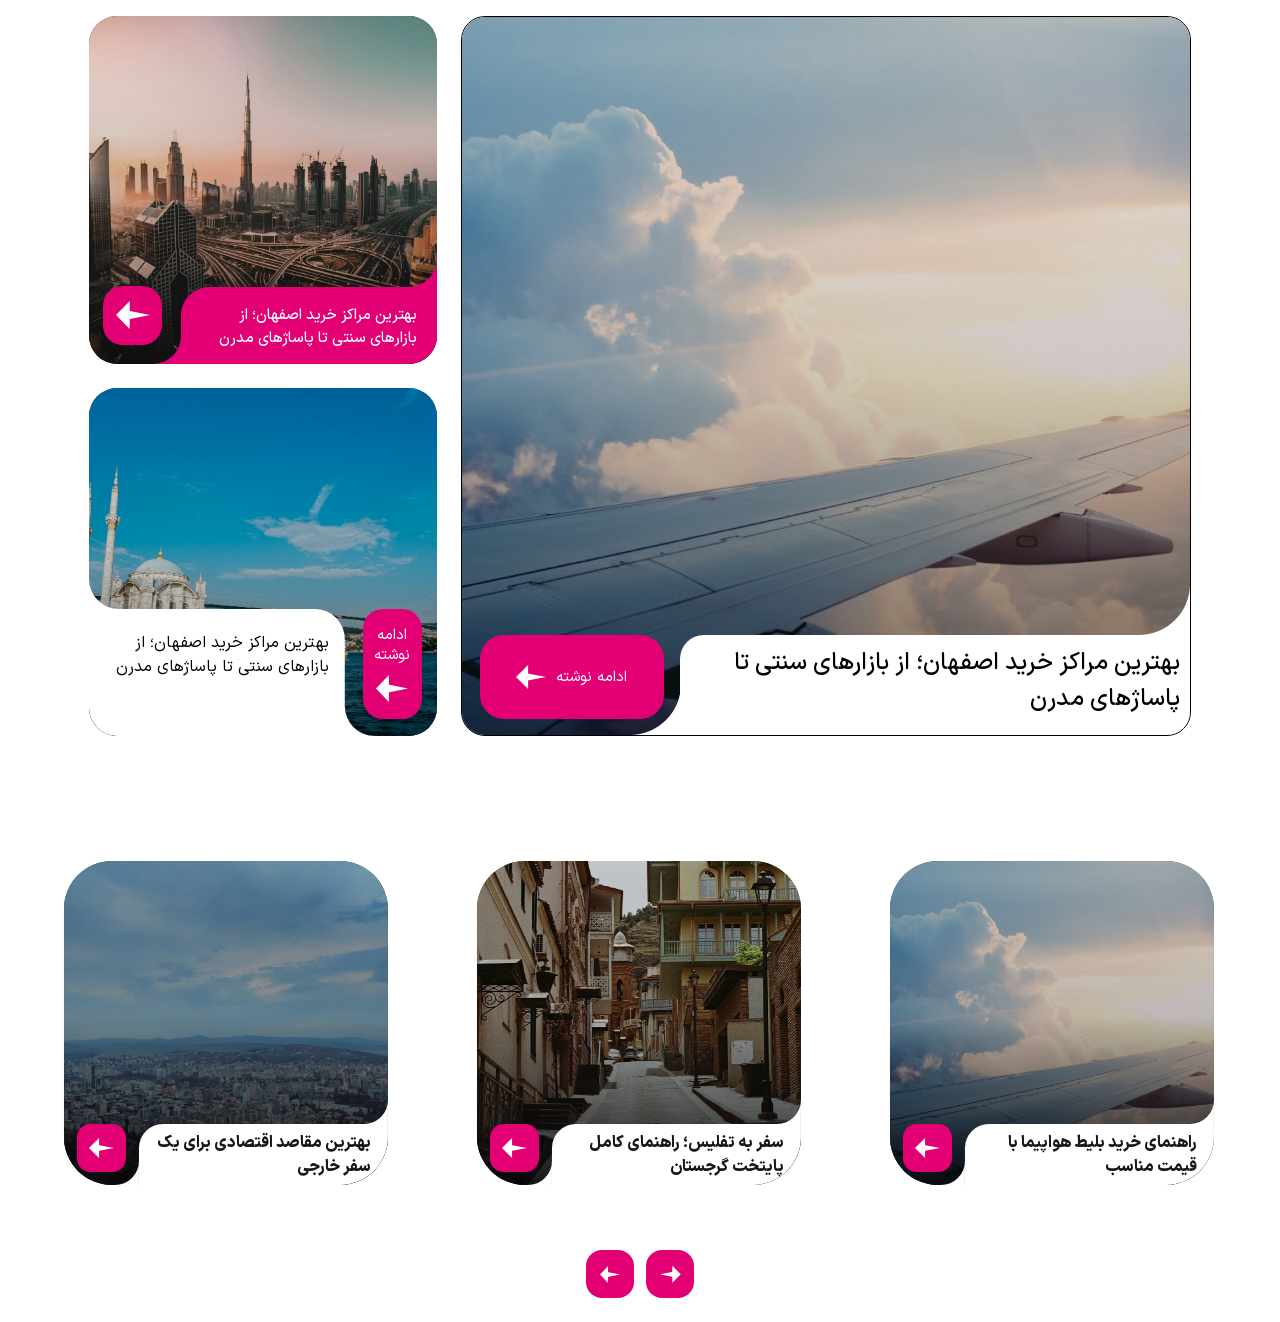
==== index.html @ 1339e641 "Initial commit: Donyaro blog frontend" ====
<!doctype html>
<html lang="fa" dir="rtl">
  <head>
    <meta charset="UTF-8" />
    <meta name="viewport" content="width=device-width, initial-scale=1.0" />
    <title>بلاگ دنیارو</title>
    <link
      rel="stylesheet"
      href="assets/vendor/splide/splide-core.min.css"
    />
    <link rel="stylesheet" href="styles.css" />
  </head>
  <body>
    <!-- <main>
      <h1 class="head">دنیارو کامل ترین مرجمع اطلاعات قبل از سفر</h1>
      <section class="blog-landing" aria-label="مقالات منتخب دنیارو">
        <div class="blog-landing__grid">
          <article class="post-card post-card--featured">
            <img
              class="post-card__image"
              src="assets/images/flight.jpg"
              alt="بال هواپیما بر فراز ابرها در هنگام غروب"
              width="1600"
              height="1063"
              fetchpriority="high"
            />

            <div class="post-card__content post-card__content--featured">
              <h1 class="post-card__title">گزینه‌های متنوع برای کاربران</h1>
              <p class="post-card__excerpt">
                در دنیارو، با گزینه‌های متنوع از پروازها گرفته تا ایرلاین‌های
                مختلف، این امکان را دارید...
              </p>
            </div>

            <a
              class="post-card__cta post-card__cta--featured"
              href="/blog/flight-options/"
              aria-label="ادامه نوشته گزینه‌های متنوع برای کاربران"
            >
              <svg aria-hidden="true" viewBox="0 0 34 24">
                <path d="M12 1 0 12l12 11v-7h22V8H12V1Z" />
              </svg>
              <span>ادامه نوشته</span>
            </a>
          </article>

          <div class="blog-landing__secondary">
            <article class="post-card post-card--top-small">
              <img
                class="post-card__image"
                src="assets/images/dubai.jpg"
                alt="نمای شهر دبی و برج خلیفه در غروب"
                width="1600"
                height="1066"
                loading="lazy"
              />

              <div class="post-card__content post-card__content--small">
                <h2 class="post-card__title">راهنمای دبی</h2>
                <p class="post-card__excerpt">
                  با جاذبه‌ها و تجربه‌های سفر به دبی آشنا شوید.
                </p>
              </div>

              <a
                class="post-card__cta post-card__cta--icon"
                href="/blog/travel-to-dubai/"
                aria-label="مطالعه راهنمای دبی"
              >
                <svg aria-hidden="true" viewBox="0 0 34 24">
                  <path d="M12 1 0 12l12 11v-7h22V8H12V1Z" />
                </svg>
              </a>
            </article>

            <article class="post-card post-card--bottom-small">
              <img
                class="post-card__image post-card__image--istanbul"
                src="assets/images/istanbul.jpg"
                alt="مسجد اورتاکوی و تنگه بسفر در استانبول"
                width="1600"
                height="1067"
                loading="lazy"
              />

              <h2 class="visually-hidden">بهترین زمان سفر به استانبول</h2>

              <div class="post-card__cutout" aria-hidden="true"></div>

              <a
                class="post-card__cta post-card__cta--vertical"
                href="/blog/best-time-to-visit-istanbul/"
                aria-label="ادامه نوشته بهترین زمان سفر به استانبول"
              >
                <span>ادامه<br />نوشته</span>
                <svg aria-hidden="true" viewBox="0 0 34 24">
                  <path d="M12 1 0 12l12 11v-7h22V8H12V1Z" />
                </svg>
              </a>
            </article>
          </div>
        </div>
      </section>
    </main> -->
    <main>
      <section class="blog-landing">
        <div class="blog-grid">
          <div class="grid-large">
            <img
              class="hero"
              src="assets/images/flight.jpg"
              alt="بال هواپیما بر فراز ابرها در هنگام غروب"
              fetchpriority="high"
            />
            <div class="image-gradient" aria-hidden="true"></div>
            <div class="content">
              <img
                src="assets/shapes/corner-outside.svg"
                class="content-shape content-shape--upper"
                alt=""
              />
              <img
                src="assets/shapes/corner-outside.svg"
                class="content-shape content-shape--lower"
                alt=""
              />
              <div>
                <h2 class="big-title">
                  بهترین مراکز خرید اصفهان؛ از بازارهای سنتی تا پاساژهای مدرن
                </h2>
              </div>

              <a
                href="/blog/flight-options/"
                aria-label="ادامه نوشته گزینه‌های متنوع برای کاربران"
              >
                <span class="paragraph">ادامه نوشته</span>
                <img
                  src="./assets/icons/arrow-left.svg"
                  class="post-card__icon"
                />
              </a>
            </div>
          </div>

          <div class="grid-small-group">
            <div class="grid-small grid-small--top">
              <img
                src="assets/images/dubai.jpg"
                alt="نمای شهر دبی و برج خلیفه در غروب"
                loading="lazy"
              />
              <div class="image-gradient" aria-hidden="true"></div>
              <div class="content">
                <h2 class="big-title">
                  بهترین مراکز خرید اصفهان؛ از بازارهای سنتی تا پاساژهای مدرن
                </h2>
              </div>
              <a
                href="/blog/travel-to-dubai/"
                aria-label="مطالعه راهنمای سفر به دبی"
              >
                <img src="assets/icons/arrow-left.svg" alt="" />
              </a>
            </div>

            <div class="grid-small grid-small--bottom">
              <img
                src="assets/images/istanbul.jpg"
                alt="مسجد اورتاکوی و تنگه بسفر در استانبول"
                loading="lazy"
              />
              <div class="image-gradient" aria-hidden="true"></div>
              <h2 class="visually-hidden">بهترین زمان سفر به استانبول</h2>
              <div class="cutout" aria-hidden="true">
                <p class="">
                  بهترین مراکز خرید اصفهان؛ از بازارهای سنتی تا پاساژهای مدرن
                </p>
              </div>
              <a
                href="/blog/best-time-to-visit-istanbul/"
                aria-label="ادامه نوشته بهترین زمان سفر به استانبول"
              >
                <span class="paragraph">ادامه<br />نوشته</span>
                <img src="assets/icons/arrow-left.svg" alt="" />
              </a>
            </div>
          </div>
        </div>
      </section>

      <section
        class="blog-card-preview splide"
        aria-label="مقالات پیشنهادی دنیارو"
        data-article-carousel
      >
        <div class="splide__arrows">
          <button
            class="splide__arrow splide__arrow--next"
            type="button"
            aria-label="اسلاید بعدی"
          >
            <img src="assets/icons/arrow-left.svg" alt="" />
          </button>
          <button
            class="splide__arrow splide__arrow--prev"
            type="button"
            aria-label="اسلاید قبلی"
          >
            <img src="assets/icons/arrow-left.svg" alt="" />
          </button>
        </div>

        <div class="splide__track">
          <ul class="splide__list">
            <li class="splide__slide">
              <article class="article-card">
                <img
                  class="article-card__image"
                  src="assets/images/istanbul.jpg"
                  alt="مسجد اورتاکوی و پل بسفر در استانبول"
                  width="1600"
                  height="1067"
                  loading="lazy"
                />
                <div class="article-card__gradient" aria-hidden="true"></div>

                <div class="article-card__content">
                  <h2 class="article-card__title">
                    راهنمای سفر به استانبول؛ نکات مهم قبل از سفر
                  </h2>
                  <p class="article-card__excerpt">
                    با بهترین زمان سفر، دیدنی‌ترین جاذبه‌ها و نکات ضروری
                    استانبول آشنا شوید.
                  </p>
                </div>

                <a
                  class="article-card__cta"
                  href="/blog/travel-to-istanbul/"
                  aria-label="خواندن ادامه نوشته راهنمای سفر به استانبول"
                >
                  <span aria-hidden="true">خواندن<br />ادامه<br />نوشته</span>
                  <img src="assets/icons/arrow-left.svg" alt="" />
                </a>
              </article>
            </li>

            <li class="splide__slide">
              <article class="article-card">
                <img
                  class="article-card__image"
                  src="assets/images/dubai.jpg"
                  alt="برج خلیفه و آسمان‌خراش‌های دبی هنگام غروب"
                  width="1600"
                  height="1066"
                  loading="lazy"
                />
                <div class="article-card__gradient" aria-hidden="true"></div>

                <div class="article-card__content">
                  <h2 class="article-card__title">
                    بهترین زمان سفر به دبی و تجربه آب‌وهوای دلپذیر
                  </h2>
                  <p class="article-card__excerpt">
                    فصل مناسب سفر، رویدادهای محبوب و راه‌های کاهش هزینه سفر به
                    دبی را بشناسید.
                  </p>
                </div>

                <a
                  class="article-card__cta"
                  href="/blog/best-time-to-visit-dubai/"
                  aria-label="خواندن ادامه نوشته بهترین زمان سفر به دبی"
                >
                  <span aria-hidden="true">خواندن<br />ادامه<br />نوشته</span>
                  <img src="assets/icons/arrow-left.svg" alt="" />
                </a>
              </article>
            </li>

            <li class="splide__slide">
              <article class="article-card">
                <img
                  class="article-card__image"
                  src="assets/images/kish.jpg"
                  alt="ساحل آرام و آب‌های نیلگون جزیره کیش"
                  width="1600"
                  height="1066"
                  loading="lazy"
                />
                <div class="article-card__gradient" aria-hidden="true"></div>

                <div class="article-card__content">
                  <h2 class="article-card__title">
                    جاهای دیدنی کیش؛ از ساحل مرجان تا شهر زیرزمینی
                  </h2>
                  <p class="article-card__excerpt">
                    محبوب‌ترین جاذبه‌های طبیعی و تفریحی کیش را برای یک سفر
                    خاطره‌انگیز مرور کنید.
                  </p>
                </div>

                <a
                  class="article-card__cta"
                  href="/blog/kish-attractions/"
                  aria-label="خواندن ادامه نوشته جاهای دیدنی کیش"
                >
                  <span aria-hidden="true">خواندن<br />ادامه<br />نوشته</span>
                  <img src="assets/icons/arrow-left.svg" alt="" />
                </a>
              </article>
            </li>

            <li class="splide__slide">
              <article class="article-card">
                <img
                  class="article-card__image"
                  src="assets/images/flight.jpg"
                  alt="بال هواپیما بر فراز ابرها هنگام غروب"
                  width="1600"
                  height="1063"
                  loading="lazy"
                />
                <div class="article-card__gradient" aria-hidden="true"></div>

                <div class="article-card__content">
                  <h2 class="article-card__title">
                    راهنمای خرید بلیط هواپیما با قیمت مناسب
                  </h2>
                  <p class="article-card__excerpt">
                    با زمان مناسب رزرو و نکات مقایسه پروازها، بلیط سفر بعدی را
                    هوشمندانه‌تر بخرید.
                  </p>
                </div>

                <a
                  class="article-card__cta"
                  href="/blog/flight-ticket-guide/"
                  aria-label="خواندن ادامه نوشته راهنمای خرید بلیط هواپیما"
                >
                  <span aria-hidden="true">خواندن<br />ادامه<br />نوشته</span>
                  <img src="assets/icons/arrow-left.svg" alt="" />
                </a>
              </article>
            </li>

            <li class="splide__slide">
              <article class="article-card">
                <img
                  class="article-card__image"
                  src="assets/images/tbilisi.jpg"
                  alt="نمای رنگارنگ شهر تفلیس و بافت تاریخی آن"
                  width="1016"
                  height="1600"
                  loading="lazy"
                />
                <div class="article-card__gradient" aria-hidden="true"></div>

                <div class="article-card__content">
                  <h2 class="article-card__title">
                    سفر به تفلیس؛ راهنمای کامل پایتخت گرجستان
                  </h2>
                  <p class="article-card__excerpt">
                    از محله‌های تاریخی تا غذاهای محلی، برای کشف تفلیس و برنامه
                    سفر آماده شوید.
                  </p>
                </div>

                <a
                  class="article-card__cta"
                  href="/blog/travel-to-tbilisi/"
                  aria-label="خواندن ادامه نوشته راهنمای سفر به تفلیس"
                >
                  <span aria-hidden="true">خواندن<br />ادامه<br />نوشته</span>
                  <img src="assets/icons/arrow-left.svg" alt="" />
                </a>
              </article>
            </li>

            <li class="splide__slide">
              <article class="article-card">
                <img
                  class="article-card__image"
                  src="assets/images/georgia.jpg"
                  alt="چشم‌انداز کوهستانی و سرسبز گرجستان"
                  width="1600"
                  height="900"
                  loading="lazy"
                />
                <div class="article-card__gradient" aria-hidden="true"></div>

                <div class="article-card__content">
                  <h2 class="article-card__title">
                    بهترین مقاصد اقتصادی برای یک سفر خارجی
                  </h2>
                  <p class="article-card__excerpt">
                    مقصدهای مقرون‌به‌صرفه را همراه با برآورد هزینه و پیشنهادهای
                    کاربردی سفر بشناسید.
                  </p>
                </div>

                <a
                  class="article-card__cta"
                  href="/blog/affordable-travel-destinations/"
                  aria-label="خواندن ادامه نوشته بهترین مقاصد اقتصادی سفر"
                >
                  <span aria-hidden="true">خواندن<br />ادامه<br />نوشته</span>
                  <img src="assets/icons/arrow-left.svg" alt="" />
                </a>
              </article>
            </li>
          </ul>
        </div>
      </section>
    </main>
    <script src="assets/vendor/splide/splide.min.js" defer></script>
    <script src="assets/js/blog-carousel.js" defer></script>
  </body>
</html>
---- styles.css ----
@font-face {
  font-family: "IRANSansXFaNum";
  src:
    url("./assets/fonts/Woff2/IRANSansXFaNum-Thin.woff2") format("woff2"),
    url("./assets/fonts/Woff/IRANSansXFaNum-Thin.woff") format("woff");
  font-weight: 100;
  font-style: normal;
  font-display: swap;
}

@font-face {
  font-family: "IRANSansXFaNum";
  src:
    url("./assets/fonts/Woff2/IRANSansXFaNum-UltraLight.woff2") format("woff2"),
    url("./assets/fonts/Woff/IRANSansXFaNum-UltraLight.woff") format("woff");
  font-weight: 200;
  font-style: normal;
  font-display: swap;
}

@font-face {
  font-family: "IRANSansXFaNum";
  src:
    url("./assets/fonts/Woff2/IRANSansXFaNum-Light.woff2") format("woff2"),
    url("./assets/fonts/Woff/IRANSansXFaNum-Light.woff") format("woff");
  font-weight: 300;
  font-style: normal;
  font-display: swap;
}

@font-face {
  font-family: "IRANSansXFaNum";
  src:
    url("./assets/fonts/Woff2/IRANSansXFaNum-Regular.woff2") format("woff2"),
    url("./assets/fonts/Woff/IRANSansXFaNum-Regular.woff") format("woff");
  font-weight: 400;
  font-style: normal;
  font-display: swap;
}

@font-face {
  font-family: "IRANSansXFaNum";
  src:
    url("./assets/fonts/Woff2/IRANSansXFaNum-Medium.woff2") format("woff2"),
    url("./assets/fonts/Woff/IRANSansXFaNum-Medium.woff") format("woff");
  font-weight: 500;
  font-style: normal;
  font-display: swap;
}

@font-face {
  font-family: "IRANSansXFaNum";
  src:
    url("./assets/fonts/Woff2/IRANSansXFaNum-DemiBold.woff2") format("woff2"),
    url("./assets/fonts/Woff/IRANSansXFaNum-DemiBold.woff") format("woff");
  font-weight: 600;
  font-style: normal;
  font-display: swap;
}

@font-face {
  font-family: "IRANSansXFaNum";
  src:
    url("./assets/fonts/Woff2/IRANSansXFaNum-Bold.woff2") format("woff2"),
    url("./assets/fonts/Woff/IRANSansXFaNum-Bold.woff") format("woff");
  font-weight: 700;
  font-style: normal;
  font-display: swap;
}

@font-face {
  font-family: "IRANSansXFaNum";
  src:
    url("./assets/fonts/Woff2/IRANSansXFaNum-ExtraBold.woff2") format("woff2"),
    url("./assets/fonts/Woff/IRANSansXFaNum-ExtraBold.woff") format("woff");
  font-weight: 800;
  font-style: normal;
  font-display: swap;
}

@font-face {
  font-family: "IRANSansXFaNum";
  src:
    url("./assets/fonts/Woff2/IRANSansXFaNum-Black.woff2") format("woff2"),
    url("./assets/fonts/Woff/IRANSansXFaNum-Black.woff") format("woff");
  font-weight: 900;
  font-style: normal;
  font-display: swap;
}

/* Keep existing @font-face declarations above */

/* Reset */
.big-title {
  font-size: 24px;
  font-weight: 500;
}
.paragraph {
  font-size: 15px;
  font-weight: 400px;
}
*,
*::before,
*::after {
  box-sizing: border-box;
  padding: 0;
  margin: 0;
}

body {
  margin: 0;
  font-family: "IRANSansXFaNum", sans-serif;
  background: #fff;
}

/* Landing */
.blog-landing {
  padding: 16px;
  --gap: 24px;
}

/* Main Grid */
.blog-grid {
  --small-size: min(
    calc((80vh - var(--gap)) / 2),
    calc((100vw - 32px - var(--gap)) / 3.1),
    calc((1200px - var(--gap)) / 3.1)
  );

  display: grid;
  grid-template-columns: 2.1fr 1fr;
  gap: var(--gap);

  width: calc(var(--small-size) * 3.1 + var(--gap));
  max-width: 100%;
  margin-inline: auto;
}

/* Large Grid */
.grid-large {
  --shape-radius: clamp(30px, 4vw, 60px);

  height: calc(var(--small-size) * 2 + var(--gap));
  min-width: 0;
  background: #fff;
  position: relative;
  overflow: hidden;
  border-radius: 24px;
  border: 1px solid black;

  & > img {
    position: absolute;
    inset: 0;
    width: 100%;
    height: 100%;
    object-fit: cover;
    z-index: 0;
  }
  & > .image-gradient {
    position: absolute;
    inset: 0;
    z-index: 1;
    pointer-events: none;

    background: linear-gradient(
      to bottom,
      rgba(0, 0, 0, 0.08) 0%,
      rgba(0, 0, 0, 0.18) 50%,
      rgba(0, 0, 0, 0.55) 100%
    );
  }
  & > .content {
    position: absolute;
    bottom: 0px;
    right: 0;
    width: 100%;
    height: 100px;
    display: flex;
    z-index: 2;

    & > .content-shape {
      position: absolute;
      width: var(--shape-radius);
      height: var(--shape-radius);
      pointer-events: none;
    }

    & > .content-shape--upper {
      top: calc(-1 * var(--shape-radius));
      right: 0;
    }

    & > .content-shape--lower {
      bottom: 0;
      left: calc(30.08% - var(--shape-radius));
    }

    & > div {
      position: relative;
      padding: 10px 10px 0;
      z-index: 1;
      background-color: white;
      border-radius: 24px 0 0 0;
      flex: 0 1 70%;
      min-width: 0;
      overflow: hidden;

      & > h2 {
        margin: 0;
        padding: 0;
      }
    }
    & > a {
      margin: 0 16px 16px;
      background: #e20074;
      border-radius: 24px;
      color: white;
      display: flex;
      justify-content: center;
      align-items: center;
      text-decoration: none;
      gap: 10px;
      flex: 0 0 calc(30% - 34px);
      z-index: 1;
      & > img {
        width: 30px;
        height: auto;
      }
    }
  }
}

/* Small Grids */
.grid-small-group {
  display: grid;
  grid-template-rows: repeat(2, var(--small-size));
  gap: var(--gap);
  min-width: 0;
}

.grid-small {
  --small-radius: clamp(20px, 2.2vw, 30px);

  position: relative;
  min-width: 0;
  overflow: hidden;
  background: #363636;
  border-radius: var(--small-radius);

  & > img {
    position: absolute;
    inset: 0;
    width: 100%;
    height: 100%;
    object-fit: cover;
    z-index: 0;
  }

  & > .image-gradient {
    position: absolute;
    inset: 0;
    z-index: 1;
    pointer-events: none;
    background: linear-gradient(
      to bottom,
      rgba(0, 0, 0, 0.08) 0%,
      rgba(0, 0, 0, 0.18) 50%,
      rgba(0, 0, 0, 0.55) 100%
    );
  }

  & > a {
    position: absolute;
    z-index: 3;
    display: flex;
    align-items: center;
    justify-content: center;
    color: #fff;
    /* font-weight: 800; */
    line-height: 1.35;
    text-decoration: none;
    background: #e20074;
  }

  & > a > img {
    height: auto;
  }

  & > .visually-hidden {
    position: absolute;
    width: 1px;
    height: 1px;
    padding: 0;
    margin: -1px;
    overflow: hidden;
    clip: rect(0, 0, 0, 0);
    white-space: nowrap;
    border: 0;
  }
}

.grid-small--top {
  & > .content {
    position: absolute;
    right: 0;
    bottom: 0;
    z-index: 2;
    display: flex;
    flex-direction: column;
    justify-content: center;
    width: 73.5%;
    height: 22%;
    padding: 1.5% 5.5% 1%;
    overflow: visible;
    color: #fff;
    background: #e20074;
    border-radius: var(--small-radius) 0 0 0;

    &::before,
    &::after {
      content: "";
      position: absolute;
      width: var(--small-radius);
      height: var(--small-radius);
      background: #e20074;
      -webkit-mask: url("./assets/shapes/corner-outside.svg") center / 100% 100%
        no-repeat;
      mask: url("./assets/shapes/corner-outside.svg") center / 100% 100%
        no-repeat;
      pointer-events: none;
    }

    &::before {
      top: calc(-1 * var(--small-radius));
      right: 0;
    }

    &::after {
      bottom: 0;
      left: calc(-1 * var(--small-radius));
    }

    & > h2 {
      display: -webkit-box;
      -webkit-box-orient: vertical;
      -webkit-line-clamp: 2;
      line-clamp: 2;
      overflow: hidden;
      font-size: 15px;
    }

    & > p {
      font-size: clamp(0.65rem, min(1.35vw, 1.65vh), 0.88rem);
      font-weight: 500;
      line-height: 1.55;
    }
  }

  & > a {
    bottom: 5.5%;
    left: 4.2%;
    width: clamp(2.5rem, 17%, 3.75rem);
    aspect-ratio: 1;
    border-radius: clamp(0.9rem, 1.8vw, 1.25rem);

    & > img {
      width: 58%;
    }
  }
}

.grid-small--bottom {
  & > img {
    object-position: 43% center;
  }

  & > .cutout {
    position: absolute;
    inset: 0;
    z-index: 2;
    background: url("./assets/shapes/small-bottom-cutout.svg") center / 100%
      100% no-repeat;
    pointer-events: none;
    & > p {
      position: absolute;
      bottom: 57px;
      max-width: 69%;
      left: 0;
      z-index: 5;
    }
  }

  & > a {
    right: 4.3%;
    bottom: 5%;
    flex-direction: column;
    gap: 0.55rem;
    width: clamp(2.5rem, 17%, 3.75rem);
    height: 31.5%;
    border-radius: clamp(0.9rem, 1.8vw, 1.25rem);
    font-size: clamp(0.68rem, min(1.6vw, 1.9vh), 1rem);
    text-align: center;

    & > img {
      width: 55%;
    }
  }
}

/* Article carousel */
.blog-card-preview {
  position: relative;
  width: min(100%, 82rem);
  min-width: 0;
  margin-inline: auto;
  padding: clamp(3rem, 6vw, 5rem) clamp(1rem, 3vw, 2rem) 6.5rem;
  overflow: hidden;

  & > .splide__track {
    overflow: hidden;
  }

  & .splide__list {
    align-items: center;
  }

  & .splide__slide {
    display: grid;
    place-items: center;
    aspect-ratio: 1;
  }

  & .splide__slide > .article-card {
    width: calc(100% / 1.2);
  }

  & > .splide__arrows {
    position: absolute;
    bottom: 1.5rem;
    left: 50%;
    z-index: 4;
    display: flex;
    gap: 0.75rem;
    direction: ltr;
    transform: translateX(-50%);
  }

  & .splide__arrow {
    position: static;
    inset: auto;
    width: 3rem;
    height: 3rem;
    padding: 0.85rem;
    color: #fff;
    cursor: pointer;
    opacity: 1;
    background: #e20074;
    border: 0;
    border-radius: 1rem;
    transform: none;
    transition:
      filter 150ms ease,
      opacity 150ms ease,
      outline-offset 150ms ease;

    & > img {
      display: block;
      width: 100%;
      height: 100%;
    }

    &:focus-visible {
      outline: 3px solid #171717;
      outline-offset: 3px;
    }

    &:disabled {
      cursor: default;
      opacity: 0.45;
    }
  }

  & .splide__arrow--prev > img {
    transform: rotate(180deg);
  }
}

@media (hover: hover) and (pointer: fine) {
  .blog-card-preview .splide__arrow:not(:disabled):hover {
    filter: brightness(0.94);
  }
}

@media (max-width: 767px) {
  .blog-card-preview {
    padding-inline: 0.5rem;
  }
}

/* Reusable article card */
.article-card {
  --article-card-accent: #e20074;
  --article-card-radius: clamp(1.75rem, 8cqi, 3rem);
  --article-card-shape-radius: clamp(1.5rem, 7cqi, 2.5rem);
  --article-card-duration: 300ms;
  --article-card-scale: 1;
  --article-card-panel-color: #fff;
  --article-card-panel-height: 19%;
  --article-card-title-color: #171717;
  --article-card-excerpt-color: rgb(255 255 255 / 72%);
  --article-card-excerpt-height: 0px;
  --article-card-excerpt-margin: 0px;
  --article-card-excerpt-opacity: 0;
  --article-card-cta-height: 15%;
  --article-card-cta-gap: 0px;
  --article-card-label-height: 0px;
  --article-card-label-opacity: 0;
  --article-card-z-index: 0;

  container-type: inline-size;
  position: relative;
  z-index: var(--article-card-z-index);
  width: 100%;
  aspect-ratio: 1;
  overflow: hidden;
  isolation: isolate;
  direction: rtl;
  background: #363636;
  border-radius: var(--article-card-radius);
  transform: scale(var(--article-card-scale));
  transform-origin: center center;
  transition: transform var(--article-card-duration) cubic-bezier(0.22, 1, 0.36, 1);

  & > .article-card__image {
    position: absolute;
    inset: 0;
    z-index: 0;
    width: 100%;
    height: 100%;
    object-fit: cover;
    object-position: 43% center;
  }

  & > .article-card__gradient {
    position: absolute;
    inset: 0;
    z-index: 1;
    pointer-events: none;
    background: linear-gradient(
      to bottom,
      rgb(10 12 16 / 16%) 0%,
      rgb(10 12 16 / 26%) 48%,
      rgb(8 10 13 / 64%) 78%,
      rgb(5 6 8 / 92%) 100%
    );
  }

  & > .article-card__content {
    position: absolute;
    right: 0;
    bottom: 0;
    z-index: 2;
    display: flex;
    flex-direction: column;
    justify-content: center;
    width: 77%;
    height: var(--article-card-panel-height);
    padding: 3.4% 5.5% 3.1%;
    background: var(--article-card-panel-color);
    border-radius: var(--article-card-shape-radius) 0 0 0;
    transition:
      height var(--article-card-duration) cubic-bezier(0.22, 1, 0.36, 1),
      background-color var(--article-card-duration) ease;

    &::before,
    &::after {
      position: absolute;
      width: var(--article-card-shape-radius);
      height: var(--article-card-shape-radius);
      pointer-events: none;
      content: "";
      background: var(--article-card-panel-color);
      -webkit-mask: url("./assets/shapes/corner-outside.svg") center / 100% 100%
        no-repeat;
      mask: url("./assets/shapes/corner-outside.svg") center / 100% 100%
        no-repeat;
      transition: background-color var(--article-card-duration) ease;
    }

    &::before {
      top: calc(-1 * var(--article-card-shape-radius));
      right: 0;
    }

    &::after {
      bottom: 0;
      left: calc(-1 * var(--article-card-shape-radius));
    }
  }

  & .article-card__title,
  & .article-card__excerpt {
    position: relative;
    z-index: 1;
    margin: 0;
    text-align: right;
  }

  & .article-card__title {
    color: var(--article-card-title-color);
    font-size: 1.125rem;
    font-size: clamp(1rem, 5cqi, 1.25rem);
    font-weight: 800;
    line-height: 1.5;
    transition: color var(--article-card-duration) ease;
  }

  & .article-card__excerpt {
    max-height: var(--article-card-excerpt-height);
    margin-top: var(--article-card-excerpt-margin);
    overflow: hidden;
    color: var(--article-card-excerpt-color);
    font-size: 0.8rem;
    font-size: clamp(0.72rem, 3.3cqi, 0.88rem);
    font-weight: 500;
    line-height: 1.65;
    opacity: var(--article-card-excerpt-opacity);
    transition:
      max-height var(--article-card-duration) ease,
      margin-top var(--article-card-duration) ease,
      opacity 180ms ease;
  }

  & > .article-card__cta {
    position: absolute;
    bottom: 4%;
    left: 4%;
    z-index: 3;
    display: flex;
    flex-direction: column;
    align-items: center;
    justify-content: center;
    gap: var(--article-card-cta-gap);
    width: 15%;
    height: var(--article-card-cta-height);
    overflow: hidden;
    color: #fff;
    font-size: 0.76rem;
    font-size: clamp(0.68rem, 3.2cqi, 0.84rem);
    font-weight: 700;
    line-height: 1.55;
    text-align: center;
    text-decoration: none;
    background: var(--article-card-accent);
    border-radius: clamp(0.85rem, 4.2cqi, 1.25rem);
    transition:
      height var(--article-card-duration) cubic-bezier(0.22, 1, 0.36, 1),
      gap var(--article-card-duration) ease,
      filter 150ms ease,
      outline-offset 150ms ease;

    & > span {
      max-height: var(--article-card-label-height);
      overflow: hidden;
      opacity: var(--article-card-label-opacity);
      transition:
        max-height var(--article-card-duration) ease,
        opacity 180ms ease;
    }

    & > img {
      width: 52%;
      height: auto;
    }

    &:hover {
      filter: brightness(0.94);
    }

    &:focus-visible {
      outline: 3px solid #fff;
      outline-offset: -6px;
    }
  }

  &:focus-within {
    --article-card-scale: 1.2;
    --article-card-panel-color: var(--article-card-accent);
    --article-card-panel-height: 34%;
    --article-card-title-color: #fff;
    --article-card-excerpt-height: 4.6em;
    --article-card-excerpt-margin: 0.25rem;
    --article-card-excerpt-opacity: 1;
    --article-card-cta-height: 29%;
    --article-card-cta-gap: 0.55rem;
    --article-card-label-height: 5em;
    --article-card-label-opacity: 1;
    --article-card-z-index: 2;
  }
}

@media (hover: hover) and (pointer: fine) {
  .article-card:hover {
    --article-card-scale: 1.2;
    --article-card-panel-color: var(--article-card-accent);
    --article-card-panel-height: 34%;
    --article-card-title-color: #fff;
    --article-card-excerpt-height: 4.6em;
    --article-card-excerpt-margin: 0.25rem;
    --article-card-excerpt-opacity: 1;
    --article-card-cta-height: 29%;
    --article-card-cta-gap: 0.55rem;
    --article-card-label-height: 5em;
    --article-card-label-opacity: 1;
    --article-card-z-index: 2;
  }
}

@media (max-width: 767px) {
  .article-card.is-active {
    --article-card-scale: 1.2;
    --article-card-panel-color: var(--article-card-accent);
    --article-card-panel-height: 34%;
    --article-card-title-color: #fff;
    --article-card-excerpt-height: 4.6em;
    --article-card-excerpt-margin: 0.25rem;
    --article-card-excerpt-opacity: 1;
    --article-card-cta-height: 29%;
    --article-card-cta-gap: 0.55rem;
    --article-card-label-height: 5em;
    --article-card-label-opacity: 1;
    --article-card-z-index: 2;
  }
}

@media (prefers-reduced-motion: reduce) {
  .article-card,
  .article-card > .article-card__content,
  .article-card > .article-card__content::before,
  .article-card > .article-card__content::after,
  .article-card .article-card__title,
  .article-card .article-card__excerpt,
  .article-card > .article-card__cta,
  .article-card > .article-card__cta > span {
    transition-duration: 0.01ms;
  }
}

/* Tablet & Mobile */
@media (max-width: 767px) {
  .blog-grid {
    width: 100%;
    grid-template-columns: 1fr;
  }

  .grid-large {
    height: auto;
    aspect-ratio: 1.2;
  }

  .grid-small-group {
    grid-template-columns: repeat(2, minmax(0, 1fr));
    grid-template-rows: auto;
  }

  .grid-small {
    aspect-ratio: 1;
  }
}

/* Small Mobile */
@media (max-width: 420px) {
  .grid-small-group {
    grid-template-columns: 1fr;
  }
}

/*
*,
*::before,
*::after {
  box-sizing: border-box;
}

html {
  direction: rtl;
}

body {
  margin: 0;
  font-family: "IRANSansXFaNum", sans-serif;
  color: #171717;
  background: #fff;
}

img {
  display: block;
  max-width: 100%;
}

a {
  color: inherit;
}

:root {
  --color-accent: #f50064;
  --color-media: #363636;
  --card-radius: clamp(1.4rem, 2.65vw, 1.9rem);
  --layout-gap: clamp(1rem, min(3.18vw, 3.6vh), 2.25rem);
  --landing-max-height: 80vh;

  --landing-height-limited-width: calc(124vh - var(--layout-gap));
}

@supports (height: 1dvh) {
  :root {
    --landing-max-height: 80dvh;
    --landing-height-limited-width: calc(124dvh - var(--layout-gap));
  }
}
.head {
  text-align: center;
}
.visually-hidden {
  position: absolute;
  width: 1px;
  height: 1px;
  padding: 0;
  margin: -1px;
  overflow: hidden;
  clip: rect(0, 0, 0, 0);
  white-space: nowrap;
  border: 0;
}

.blog-landing {
  width: 100%;
  padding: 0 clamp(1rem, 3.2vw, 2.25rem);
}

.blog-landing__grid {
  display: grid;
  grid-template-columns: minmax(0, 2.1fr) minmax(0, 1fr);
  gap: var(--layout-gap);
  width: min(100%, 75rem, var(--landing-height-limited-width));
  max-height: var(--landing-max-height);
  margin-inline: auto;
}

.blog-landing__secondary {
  display: grid;
  align-content: space-between;
  gap: var(--layout-gap);
  min-width: 0;
}

.post-card {
  position: relative;
  min-width: 0;
  overflow: hidden;
  isolation: isolate;
  background: var(--color-media);
  border-radius: var(--card-radius);
}

.post-card--top-small,
.post-card--bottom-small {
  aspect-ratio: 1;
}

.post-card--featured {
  background: #fff;
}

.post-card__image {
  position: absolute;
  inset: 0;
  z-index: -1;
  width: 100%;
  height: 100%;
  object-fit: cover;
}

.post-card--featured .post-card__image {
  bottom: auto;
  height: 100%;
  object-position: center;
  background: var(--color-media);
  border-bottom-right-radius: var(--card-radius);
}

.post-card__image--istanbul {
  object-position: 43% center;
}

.post-card::before {
  position: absolute;
  inset: 0;
  z-index: 0;
  pointer-events: none;
  content: "";
  background: linear-gradient(
    to bottom,
    rgba(16, 18, 22, 0.199) 0%,
    rgb(16 18 22 / 12%) 42%,
    rgb(14 16 20 / 35%) 72%,
    rgb(10 12 16 / 62%) 100%
  );
}

.post-card--featured::before {
  bottom: auto;
  height: 82.65%;
  border-bottom-right-radius: var(--card-radius);
}

.post-card--featured::after {
  position: absolute;
  bottom: 0;
  left: 0;
  z-index: 0;
  width: 37.5%;
  height: 17.35%;
  content: "";
  background: var(--color-media);
  border-bottom-right-radius: var(--card-radius);
}

.post-card--top-small::after {
  right: 0;
  width: 100%;
  height: 22%;
}

.post-card--bottom-small::after {
  right: 0;
  width: 26.5%;
  height: 36.5%;
}

.post-card__content {
  position: absolute;
  z-index: 1;
  overflow: hidden;
}

.post-card__title,
.post-card__excerpt {
  margin: 0;
}

.post-card__title {
  font-weight: 800;
}

.post-card__excerpt {
  font-weight: 500;
}

.post-card__content--featured {
  right: 0;
  bottom: 0;
  display: flex;
  flex-direction: column;
  justify-content: center;
  width: 62.5%;
  height: 17.35%;
  padding: 1.1% 3.4% 0.8%;
  background: #fff;
  border-radius: var(--card-radius) 0 0 0;
}

.post-card__content--featured .post-card__title {
  overflow: hidden;
  font-size: clamp(1.25rem, min(2.82vw, 3.5vh), 2rem);
  line-height: 1.35;
  text-overflow: ellipsis;
  white-space: nowrap;
}

.post-card__content--featured .post-card__excerpt {
  display: -webkit-box;
  margin-top: 0.2rem;
  overflow: hidden;
  color: var(--color-accent);
  font-size: clamp(0.74rem, min(1.6vw, 2vh), 1.05rem);
  line-height: 1.6;
  -webkit-box-orient: vertical;
  -webkit-line-clamp: 2;
}

.post-card__cta {
  position: absolute;
  z-index: 2;
  display: flex;
  align-items: center;
  justify-content: center;
  color: #fff;
  font-weight: 800;
  line-height: 1.35;
  text-decoration: none;
  background: var(--color-accent);
  outline: 0 solid transparent;
  transition:
    filter 150ms ease,
    outline-offset 150ms ease;
}

.post-card__cta:hover {
  filter: brightness(0.94);
}

.post-card__cta:focus-visible {
  outline: 3px solid #171717;
  outline-offset: -6px;
}

.post-card__cta svg {
  flex: 0 0 auto;
  fill: currentColor;
}

.post-card__cta--featured {
  bottom: 2.3%;
  left: 2.8%;
  gap: clamp(0.55rem, min(1.6vw, 2vh), 1.25rem);
  width: 31.6%;
  height: 14.85%;
  border-radius: clamp(1rem, 2vw, 1.4rem);
  font-size: clamp(1rem, min(2.25vw, 2.7vh), 1.55rem);
}

.post-card__cta--featured svg {
  width: clamp(1.5rem, 3vw, 2.15rem);
}

.post-card__content--small {
  right: 0;
  bottom: 0;
  display: flex;
  flex-direction: column;
  justify-content: center;
  width: 73.5%;
  height: 22%;
  padding: 1.5% 5.5% 1%;
  color: #fff;
  background: var(--color-accent);
  border-radius: var(--card-radius) 0 0 0;
}

.post-card__content--small .post-card__title {
  overflow: hidden;
  font-size: clamp(1.05rem, min(2.7vw, 3.2vh), 1.9rem);
  line-height: 1.34;
  text-overflow: ellipsis;
  white-space: nowrap;
}

.post-card__content--small .post-card__excerpt {
  overflow: hidden;
  font-size: clamp(0.65rem, min(1.35vw, 1.65vh), 0.88rem);
  line-height: 1.55;
  text-overflow: ellipsis;
  white-space: nowrap;
}

.post-card__cta--icon {
  bottom: 5.5%;
  left: 4.2%;
  width: clamp(2.5rem, 17%, 3.75rem);
  aspect-ratio: 1;
  border-radius: clamp(0.9rem, 1.8vw, 1.25rem);
}

.post-card__cta--icon svg {
  width: 58%;
}

.post-card__cutout {
  position: absolute;
  bottom: 0;
  left: 0;
  z-index: 1;
  width: 73.5%;
  height: 36.5%;
  background: #fff;
  border-radius: 0 var(--card-radius) 0 0;
}

.post-card__cta--vertical {
  right: 4.3%;
  bottom: 5%;
  flex-direction: column;
  gap: 0.55rem;
  width: clamp(2.5rem, 17%, 3.75rem);
  height: 31.5%;
  border-radius: clamp(0.9rem, 1.8vw, 1.25rem);
  font-size: clamp(0.68rem, min(1.6vw, 1.9vh), 1rem);
  text-align: center;
}

.post-card__cta--vertical svg {
  width: 55%;
}

@media (max-width: 47.9375rem) {
  :root {
    --layout-gap: clamp(0.75rem, 3.5vw, 1.25rem);
  }

  .blog-landing {
    padding: 0 clamp(1rem, 4vw, 1.5rem);
  }

  .blog-landing__grid {
    grid-template-columns: minmax(0, 1fr);
    width: min(100%, 45rem);
    max-height: none;
  }

  .blog-landing__secondary {
    grid-template-columns: repeat(2, minmax(0, 1fr));
    align-content: initial;
  }

  .post-card--featured {
    aspect-ratio: 1.65;
  }

  .post-card__content--featured .post-card__title {
    font-size: clamp(1.3rem, 3.6vw, 1.8rem);
  }

  .post-card__content--featured .post-card__excerpt {
    font-size: clamp(0.8rem, 1.8vw, 1rem);
    -webkit-line-clamp: 1;
  }

  .post-card__cta--featured {
    font-size: clamp(1rem, 2.6vw, 1.4rem);
  }
}

@media (max-width: 37.5rem) {
  .blog-landing {
    padding-inline: 1rem;
  }

  .post-card--featured {
    aspect-ratio: 0.92;
  }

  .post-card__content--featured {
    width: 72%;
    height: 28.5%;
    padding: 0.75rem 1rem;
  }

  .post-card__content--featured .post-card__title {
    display: -webkit-box;
    font-size: clamp(1.25rem, 5.8vw, 1.55rem);
    white-space: normal;
    -webkit-box-orient: vertical;
    -webkit-line-clamp: 2;
  }

  .post-card__content--featured .post-card__excerpt {
    margin-top: 0.15rem;
    font-size: clamp(0.72rem, 3.35vw, 0.88rem);
    line-height: 1.6;
    -webkit-line-clamp: 1;
  }

  .post-card__cta--featured {
    bottom: 3%;
    left: 3%;
    flex-direction: column;
    gap: 0.3rem;
    width: 22%;
    height: 21.5%;
    padding: 0.35rem;
    font-size: clamp(0.75rem, 3.5vw, 0.94rem);
    text-align: center;
  }

  .post-card__cta--featured svg {
    width: 1.55rem;
  }

  .post-card__content--small .post-card__title {
    font-size: clamp(0.82rem, 4vw, 1.05rem);
    line-height: 1.25;
  }

  .post-card__content--small .post-card__excerpt {
    font-size: clamp(0.58rem, 2.7vw, 0.68rem);
    line-height: 1.35;
  }

  .post-card__cta--vertical {
    font-size: clamp(0.64rem, 3vw, 0.82rem);
  }
}

@media (prefers-reduced-motion: reduce) {
  .post-card__cta {
    transition: none;
  }
} */
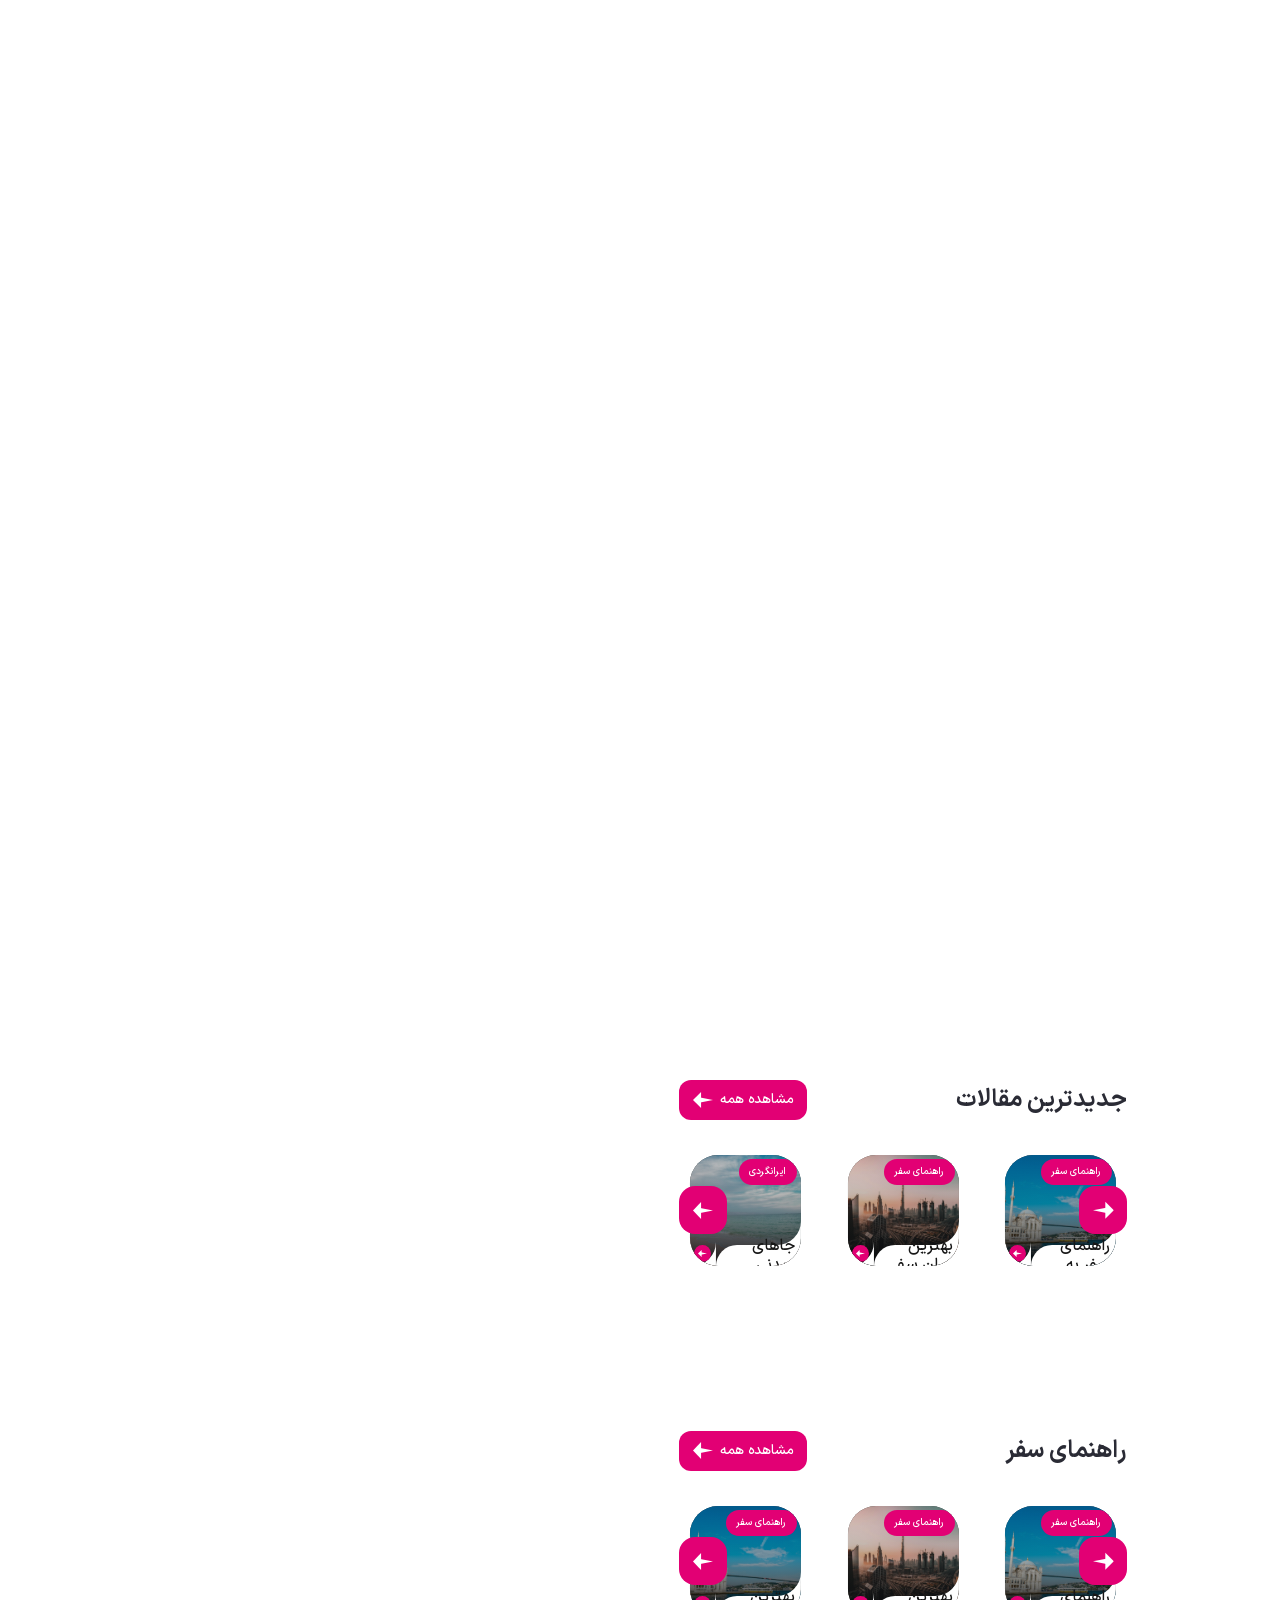
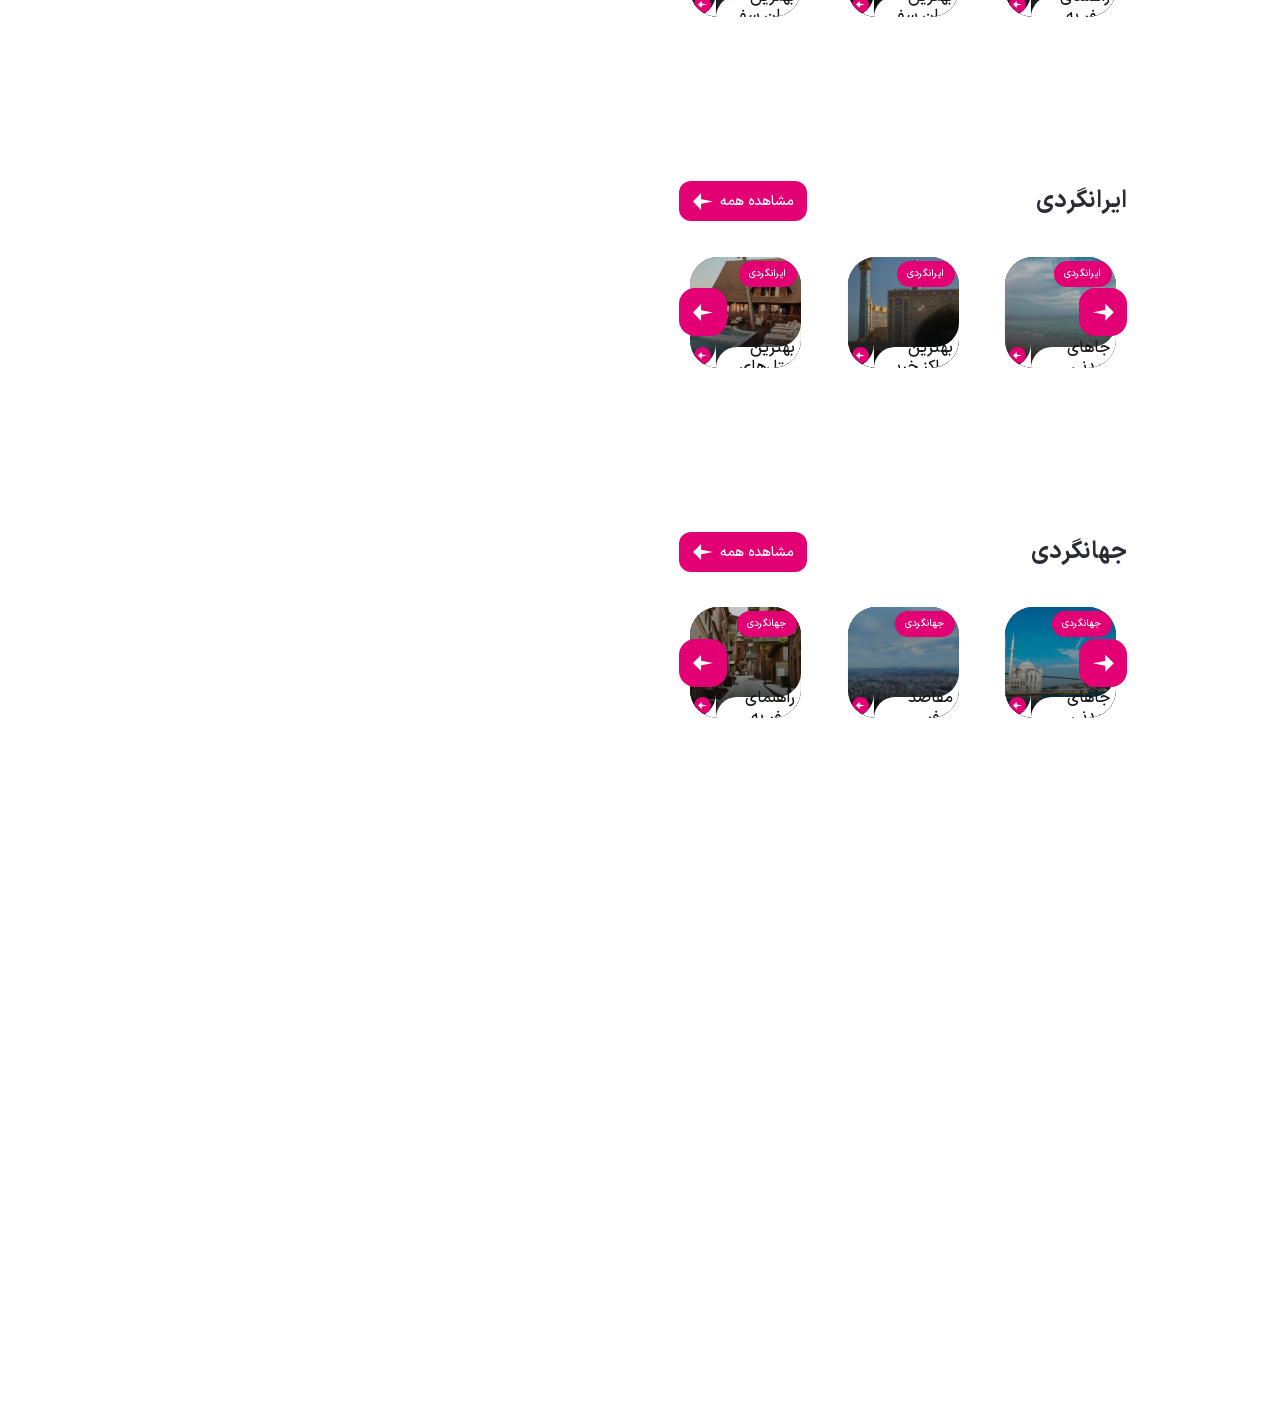
==== commit 7e67f451: "MK/update" ====
--- a/index.html
+++ b/index.html
@@ -3,14 +3,15 @@
   <head>
     <meta charset="UTF-8" />
     <meta name="viewport" content="width=device-width, initial-scale=1.0" />
+    <script src="assets/js/preview-gate.js"></script>
     <title>بلاگ دنیارو</title>
-    <link
-      rel="stylesheet"
-      href="assets/vendor/splide/splide-core.min.css"
-    />
+    <link rel="stylesheet" href="assets/vendor/splide/splide-core.min.css" />
     <link rel="stylesheet" href="styles.css" />
+    <script src="assets/js/site-chrome.js" defer></script>
+    <script src="assets/js/blog-content.js" defer></script>
   </head>
   <body>
+    <div class="site-header-host" data-site-header></div>
     <!-- <main>
       <h1 class="head">دنیارو کامل ترین مرجمع اطلاعات قبل از سفر</h1>
       <section class="blog-landing" aria-label="مقالات منتخب دنیارو">
@@ -105,8 +106,9 @@
     </main> -->
     <main>
       <section class="blog-landing">
+        <h1 class="heading">دنیارو . دنیاتو سفر کن</h1>
         <div class="blog-grid">
-          <div class="grid-large">
+          <div class="grid-large" data-featured-article="isfahan-shopping">
             <img
               class="hero"
               src="assets/images/flight.jpg"
@@ -132,8 +134,8 @@
               </div>
 
               <a
-                href="/blog/flight-options/"
-                aria-label="ادامه نوشته گزینه‌های متنوع برای کاربران"
+                href="single.html?article=isfahan-shopping"
+                aria-label="ادامه نوشته بهترین مراکز خرید اصفهان"
               >
                 <span class="paragraph">ادامه نوشته</span>
                 <img
@@ -145,7 +147,10 @@
           </div>
 
           <div class="grid-small-group">
-            <div class="grid-small grid-small--top">
+            <div
+              class="grid-small grid-small--top"
+              data-featured-article="best-time-dubai"
+            >
               <img
                 src="assets/images/dubai.jpg"
                 alt="نمای شهر دبی و برج خلیفه در غروب"
@@ -158,14 +163,18 @@
                 </h2>
               </div>
               <a
-                href="/blog/travel-to-dubai/"
+                class="featured-card__cta"
+                href="single.html?article=best-time-dubai"
                 aria-label="مطالعه راهنمای سفر به دبی"
               >
                 <img src="assets/icons/arrow-left.svg" alt="" />
               </a>
             </div>
 
-            <div class="grid-small grid-small--bottom">
+            <div
+              class="grid-small grid-small--bottom"
+              data-featured-article="best-time-istanbul"
+            >
               <img
                 src="assets/images/istanbul.jpg"
                 alt="مسجد اورتاکوی و تنگه بسفر در استانبول"
@@ -173,13 +182,14 @@
               />
               <div class="image-gradient" aria-hidden="true"></div>
               <h2 class="visually-hidden">بهترین زمان سفر به استانبول</h2>
-              <div class="cutout" aria-hidden="true">
+              <div class="cutout">
                 <p class="">
                   بهترین مراکز خرید اصفهان؛ از بازارهای سنتی تا پاساژهای مدرن
                 </p>
               </div>
               <a
-                href="/blog/best-time-to-visit-istanbul/"
+                class="featured-card__cta"
+                href="single.html?article=best-time-istanbul"
                 aria-label="ادامه نوشته بهترین زمان سفر به استانبول"
               >
                 <span class="paragraph">ادامه<br />نوشته</span>
@@ -191,29 +201,42 @@
       </section>
 
       <section
-        class="blog-card-preview splide"
-        aria-label="مقالات پیشنهادی دنیارو"
+        class="blog-card-preview article-section splide"
+        id="latest-articles"
+        aria-label="جدیدترین مقالات دنیارو"
         data-article-carousel
+        data-article-list="latest"
       >
-        <div class="splide__arrows">
-          <button
-            class="splide__arrow splide__arrow--next"
-            type="button"
-            aria-label="اسلاید بعدی"
+        <div class="article-section__header">
+          <h2 class="heading">جدیدترین مقالات</h2>
+          <a
+            class="article-section__all"
+            href="category.html?category=latest"
           >
+            <span>مشاهده همه</span>
             <img src="assets/icons/arrow-left.svg" alt="" />
-          </button>
-          <button
-            class="splide__arrow splide__arrow--prev"
-            type="button"
-            aria-label="اسلاید قبلی"
-          >
-            <img src="assets/icons/arrow-left.svg" alt="" />
-          </button>
+          </a>
         </div>
-
-        <div class="splide__track">
-          <ul class="splide__list">
+        <div class="article-section__carousel">
+          <div class="splide__arrows">
+            <button
+              class="splide__arrow splide__arrow--next"
+              type="button"
+              aria-label="اسلاید بعدی"
+            >
+              <img src="assets/icons/arrow-left.svg" alt="" />
+            </button>
+            <button
+              class="splide__arrow splide__arrow--prev"
+              type="button"
+              aria-label="اسلاید قبلی"
+            >
+              <img src="assets/icons/arrow-left.svg" alt="" />
+            </button>
+          </div>
+
+          <div class="splide__track">
+            <ul class="splide__list">
             <li class="splide__slide">
               <article class="article-card">
                 <img
@@ -238,7 +261,7 @@
 
                 <a
                   class="article-card__cta"
-                  href="/blog/travel-to-istanbul/"
+                  href="single.html?article=travel-to-istanbul"
                   aria-label="خواندن ادامه نوشته راهنمای سفر به استانبول"
                 >
                   <span aria-hidden="true">خواندن<br />ادامه<br />نوشته</span>
@@ -271,7 +294,7 @@
 
                 <a
                   class="article-card__cta"
-                  href="/blog/best-time-to-visit-dubai/"
+                  href="single.html?article=best-time-dubai"
                   aria-label="خواندن ادامه نوشته بهترین زمان سفر به دبی"
                 >
                   <span aria-hidden="true">خواندن<br />ادامه<br />نوشته</span>
@@ -304,7 +327,7 @@
 
                 <a
                   class="article-card__cta"
-                  href="/blog/kish-attractions/"
+                  href="single.html?article=kish-attractions"
                   aria-label="خواندن ادامه نوشته جاهای دیدنی کیش"
                 >
                   <span aria-hidden="true">خواندن<br />ادامه<br />نوشته</span>
@@ -337,7 +360,7 @@
 
                 <a
                   class="article-card__cta"
-                  href="/blog/flight-ticket-guide/"
+                  href="single.html?article=flight-ticket-guide"
                   aria-label="خواندن ادامه نوشته راهنمای خرید بلیط هواپیما"
                 >
                   <span aria-hidden="true">خواندن<br />ادامه<br />نوشته</span>
@@ -370,7 +393,7 @@
 
                 <a
                   class="article-card__cta"
-                  href="/blog/travel-to-tbilisi/"
+                  href="single.html?article=travel-to-tbilisi"
                   aria-label="خواندن ادامه نوشته راهنمای سفر به تفلیس"
                 >
                   <span aria-hidden="true">خواندن<br />ادامه<br />نوشته</span>
@@ -403,7 +426,7 @@
 
                 <a
                   class="article-card__cta"
-                  href="/blog/affordable-travel-destinations/"
+                  href="single.html?article=affordable-travel-destinations"
                   aria-label="خواندن ادامه نوشته بهترین مقاصد اقتصادی سفر"
                 >
                   <span aria-hidden="true">خواندن<br />ادامه<br />نوشته</span>
@@ -411,10 +434,14 @@
                 </a>
               </article>
             </li>
-          </ul>
+            </ul>
+          </div>
         </div>
       </section>
+
+      <div data-homepage-sections></div>
     </main>
+    <footer class="site-footer" data-site-footer></footer>
     <script src="assets/vendor/splide/splide.min.js" defer></script>
     <script src="assets/js/blog-carousel.js" defer></script>
   </body>
--- a/styles.css
+++ b/styles.css
@@ -1,104 +1,88 @@
 @font-face {
-  font-family: "IRANSansXFaNum";
-  src:
-    url("./assets/fonts/Woff2/IRANSansXFaNum-Thin.woff2") format("woff2"),
-    url("./assets/fonts/Woff/IRANSansXFaNum-Thin.woff") format("woff");
-  font-weight: 100;
+  font-family: "IRANSansXV-v2";
+  src: url("./assets/fonts/IRANSansXV-v2.woff") format("woff");
+  font-weight: 100 900;
   font-style: normal;
   font-display: swap;
 }
 
-@font-face {
-  font-family: "IRANSansXFaNum";
-  src:
-    url("./assets/fonts/Woff2/IRANSansXFaNum-UltraLight.woff2") format("woff2"),
-    url("./assets/fonts/Woff/IRANSansXFaNum-UltraLight.woff") format("woff");
-  font-weight: 200;
-  font-style: normal;
-  font-display: swap;
-}
-
-@font-face {
-  font-family: "IRANSansXFaNum";
-  src:
-    url("./assets/fonts/Woff2/IRANSansXFaNum-Light.woff2") format("woff2"),
-    url("./assets/fonts/Woff/IRANSansXFaNum-Light.woff") format("woff");
-  font-weight: 300;
-  font-style: normal;
-  font-display: swap;
-}
-
-@font-face {
-  font-family: "IRANSansXFaNum";
-  src:
-    url("./assets/fonts/Woff2/IRANSansXFaNum-Regular.woff2") format("woff2"),
-    url("./assets/fonts/Woff/IRANSansXFaNum-Regular.woff") format("woff");
-  font-weight: 400;
-  font-style: normal;
-  font-display: swap;
-}
-
-@font-face {
-  font-family: "IRANSansXFaNum";
-  src:
-    url("./assets/fonts/Woff2/IRANSansXFaNum-Medium.woff2") format("woff2"),
-    url("./assets/fonts/Woff/IRANSansXFaNum-Medium.woff") format("woff");
-  font-weight: 500;
-  font-style: normal;
-  font-display: swap;
-}
-
-@font-face {
-  font-family: "IRANSansXFaNum";
-  src:
-    url("./assets/fonts/Woff2/IRANSansXFaNum-DemiBold.woff2") format("woff2"),
-    url("./assets/fonts/Woff/IRANSansXFaNum-DemiBold.woff") format("woff");
-  font-weight: 600;
-  font-style: normal;
-  font-display: swap;
-}
-
-@font-face {
-  font-family: "IRANSansXFaNum";
-  src:
-    url("./assets/fonts/Woff2/IRANSansXFaNum-Bold.woff2") format("woff2"),
-    url("./assets/fonts/Woff/IRANSansXFaNum-Bold.woff") format("woff");
-  font-weight: 700;
-  font-style: normal;
-  font-display: swap;
-}
-
-@font-face {
-  font-family: "IRANSansXFaNum";
-  src:
-    url("./assets/fonts/Woff2/IRANSansXFaNum-ExtraBold.woff2") format("woff2"),
-    url("./assets/fonts/Woff/IRANSansXFaNum-ExtraBold.woff") format("woff");
-  font-weight: 800;
-  font-style: normal;
-  font-display: swap;
-}
-
-@font-face {
-  font-family: "IRANSansXFaNum";
-  src:
-    url("./assets/fonts/Woff2/IRANSansXFaNum-Black.woff2") format("woff2"),
-    url("./assets/fonts/Woff/IRANSansXFaNum-Black.woff") format("woff");
-  font-weight: 900;
-  font-style: normal;
-  font-display: swap;
-}
-
-/* Keep existing @font-face declarations above */
+:root {
+  --font-family-base: "IRANSansXV-v2", sans-serif;
+  --type-h1-size: 1.25rem;
+  --type-h1-line-height: 2rem;
+  --type-h1-weight: 700;
+  --type-h2-size: 1.125rem;
+  --type-h2-line-height: 1.8125rem;
+  --type-h2-weight: 500;
+  --type-h3-size: 1rem;
+  --type-h3-line-height: 1.75rem;
+  --type-h3-weight: 500;
+  --type-body-size: 0.875rem;
+  --type-body-line-height: 1.4375rem;
+  --type-body-weight: 400;
+  --type-article-size: 0.875rem;
+  --type-article-line-height: 1.75rem;
+  --type-nav-size: 1rem;
+  --type-nav-line-height: 1.5rem;
+  --type-nav-weight: 500;
+  --type-button-size: 0.75rem;
+  --type-button-line-height: 1rem;
+  --type-button-weight: 500;
+  --type-caption-size: 12px;
+  --type-caption-line-height: 1rem;
+  --type-caption-weight: 400;
+  --type-meta-size: 0.65rem;
+  --type-meta-line-height: 1.25rem;
+  --type-meta-weight: 400;
+}
+
+@media (min-width: 48rem) {
+  :root {
+    --type-h1-size: 1.5rem;
+    --type-h1-line-height: 2.375rem;
+    --type-h2-size: 1.25rem;
+    --type-h2-line-height: 2rem;
+    --type-h3-size: 1.125rem;
+    --type-h3-line-height: 1.8125rem;
+    --type-body-size: 1rem;
+    --type-body-line-height: 1.625rem;
+    --type-article-size: 1rem;
+    --type-article-line-height: 2rem;
+    --type-nav-line-height: 1.625rem;
+    --type-caption-size: 0.875rem;
+    --type-caption-line-height: 1.4375rem;
+  }
+}
+
+html {
+  direction: rtl;
+  font-family: var(--font-family-base);
+  font-feature-settings: "ss02";
+  font-variant-numeric: tabular-nums;
+  -webkit-font-smoothing: antialiased;
+}
 
 /* Reset */
+.heading {
+  margin-bottom: 30px;
+  font-size: var(--type-h1-size);
+  font-weight: var(--type-h1-weight);
+  line-height: var(--type-h1-line-height);
+  text-align: center;
+}
+
 .big-title {
-  font-size: 24px;
-  font-weight: 500;
-}
+  font-size: var(--type-h2-size);
+  font-weight: var(--type-h2-weight);
+  line-height: var(--type-h2-line-height);
+}
+
 .paragraph {
-  font-size: 15px;
-  font-weight: 400px;
-}
+  font-size: var(--type-button-size);
+  font-weight: var(--type-button-weight);
+  line-height: var(--type-button-line-height);
+}
+
 *,
 *::before,
 *::after {
@@ -109,8 +93,798 @@
 
 body {
   margin: 0;
-  font-family: "IRANSansXFaNum", sans-serif;
+  font-family: inherit;
+  font-size: var(--type-body-size);
+  font-weight: var(--type-body-weight);
+  line-height: var(--type-body-line-height);
   background: #fff;
+}
+
+button,
+input,
+select,
+textarea {
+  font: inherit;
+}
+
+h1 {
+  font-size: var(--type-h1-size);
+  font-weight: var(--type-h1-weight);
+  line-height: var(--type-h1-line-height);
+}
+
+h2 {
+  font-size: var(--type-h2-size);
+  font-weight: var(--type-h2-weight);
+  line-height: var(--type-h2-line-height);
+}
+
+h3 {
+  font-size: var(--type-h3-size);
+  font-weight: var(--type-h3-weight);
+  line-height: var(--type-h3-line-height);
+}
+
+/* Shared site header */
+.site-header-host {
+  display: block;
+  height: 50px;
+}
+
+.site-navbar {
+  position: fixed;
+  inset: 0 0 auto;
+  z-index: 10;
+  height: 50px;
+  padding-inline: 16px;
+  color: #2a2b35;
+  background: #fff;
+  box-shadow: 0 4px 8px rgb(0 0 0 / 8%);
+  transform: translateY(0);
+  transition: transform 300ms ease-out;
+
+  &.site-navbar--hidden {
+    transform: translateY(-100%);
+  }
+
+  & .navbar-container {
+    display: flex;
+    align-items: center;
+    justify-content: space-between;
+    width: 100%;
+    max-width: 1200px;
+    height: 100%;
+    margin-inline: auto;
+  }
+
+  & .site-navbar__primary,
+  & .site-navbar__desktop-actions,
+  & .site-navbar__mobile-actions,
+  & .site-navbar__nav,
+  & .site-navbar__link,
+  & .site-navbar__phone,
+  & .site-navbar__account,
+  & .site-navbar__menu-trigger {
+    display: flex;
+    align-items: center;
+  }
+
+  & .site-navbar__primary {
+    min-width: 0;
+  }
+
+  & .site-navbar__logo {
+    display: flex;
+    flex: 0 0 auto;
+    align-items: center;
+
+    & > img {
+      display: block;
+      width: 120px;
+      height: auto;
+    }
+  }
+
+  & .site-navbar__nav,
+  & .site-navbar__desktop-actions {
+    display: none;
+  }
+
+  & .site-navbar__mobile-actions {
+    gap: 12px;
+  }
+
+  & .site-navbar__account,
+  & .site-navbar__menu-trigger {
+    justify-content: center;
+    width: 28px;
+    height: 28px;
+    color: #2a2b35;
+    text-decoration: none;
+    background: transparent;
+    border: 0;
+    border-radius: 8px;
+  }
+
+  & .site-navbar__account > svg {
+    width: 26px;
+    height: 26px;
+    fill: none;
+    stroke: currentColor;
+    stroke-width: 1.75;
+    stroke-linecap: round;
+    stroke-linejoin: round;
+  }
+
+  & .site-navbar__menu-trigger {
+    cursor: pointer;
+    transition:
+      color 150ms ease,
+      background-color 150ms ease;
+
+    &:hover {
+      color: #e20074;
+      background: #f5f7f9;
+    }
+  }
+
+  & .site-navbar__menu-icon {
+    display: flex;
+    align-items: center;
+    justify-content: center;
+    width: 24px;
+    height: 24px;
+  }
+
+  & .site-navbar__menu-icon > svg {
+    width: 24px;
+    height: 24px;
+    fill: none;
+    stroke: currentColor;
+    stroke-width: 2;
+    stroke-linecap: round;
+  }
+
+  & .site-navbar__menu-icon--close {
+    display: none;
+  }
+
+  & .site-navbar__menu-trigger[aria-expanded="true"] {
+    & .site-navbar__menu-icon--open {
+      display: none;
+    }
+
+    & .site-navbar__menu-icon--close {
+      display: flex;
+    }
+  }
+}
+
+.site-navbar__icon {
+  display: block;
+  flex: 0 0 28px;
+  width: 28px;
+  height: 28px;
+  background-color: currentColor;
+  -webkit-mask-position: center;
+  mask-position: center;
+  -webkit-mask-repeat: no-repeat;
+  mask-repeat: no-repeat;
+  -webkit-mask-size: 100% 100%;
+  mask-size: 100% 100%;
+}
+
+.site-navbar__icon--domestic {
+  -webkit-mask-image: url("./assets/icons/domestic-flight.svg");
+  mask-image: url("./assets/icons/domestic-flight.svg");
+}
+
+.site-navbar__icon--international {
+  -webkit-mask-image: url("./assets/icons/international-flight.svg");
+  mask-image: url("./assets/icons/international-flight.svg");
+}
+
+.site-navbar__icon--phone {
+  -webkit-mask-image: url("./assets/icons/phone.svg");
+  mask-image: url("./assets/icons/phone.svg");
+}
+
+.mobile-navigation {
+  position: fixed;
+  inset: 50px 0 0;
+  z-index: 9;
+  width: 100%;
+  overflow-y: auto;
+  overscroll-behavior: contain;
+  color: #2a2b35;
+  visibility: hidden;
+  background: #fff;
+  box-shadow: 0 8px 16px rgb(0 0 0 / 10%);
+  transform: translateX(-100%);
+  transition:
+    transform 300ms ease-out,
+    visibility 0s linear 300ms;
+
+  &.mobile-navigation--open {
+    visibility: visible;
+    transform: translateX(0);
+    transition-delay: 0s;
+  }
+
+  & > ul {
+    display: flex;
+    flex-direction: column;
+    gap: 24px;
+    padding: 24px 16px;
+    list-style: none;
+  }
+
+  & a {
+    display: flex;
+    align-items: center;
+    gap: 12px;
+    color: inherit;
+    font-size: 16px;
+    font-weight: 500;
+    line-height: 24px;
+    text-decoration: none;
+    transition: color 150ms ease;
+
+    &:hover,
+    &:focus-visible {
+      color: #e20074;
+    }
+  }
+
+  & .site-navbar__icon {
+    flex-basis: 24px;
+    width: 24px;
+    height: 24px;
+  }
+
+  & .mobile-navigation__inline-icon,
+  & .mobile-navigation__inline-icon > svg {
+    display: block;
+    width: 24px;
+    height: 24px;
+  }
+
+  & .mobile-navigation__inline-icon > svg {
+    fill: none;
+    stroke: currentColor;
+    stroke-width: 1.75;
+    stroke-linecap: round;
+    stroke-linejoin: round;
+  }
+}
+
+.site-navbar a:focus-visible,
+.site-navbar button:focus-visible,
+.mobile-navigation a:focus-visible {
+  outline: 2px solid #e20074;
+  outline-offset: 3px;
+  border-radius: 4px;
+}
+
+@media (min-width: 768px) {
+  .site-header-host,
+  .site-navbar {
+    height: 64px;
+  }
+
+  .site-navbar {
+    padding-inline: 48px;
+
+    & .site-navbar__primary {
+      gap: 24px;
+    }
+
+    & .site-navbar__logo > img {
+      width: 140px;
+    }
+
+    & .site-navbar__nav,
+    & .site-navbar__desktop-actions {
+      display: flex;
+      align-items: center;
+    }
+
+    & .site-navbar__nav {
+      gap: 24px;
+    }
+
+    & .site-navbar__desktop-actions {
+      gap: 8px;
+    }
+
+    & .site-navbar__mobile-actions {
+      display: none;
+    }
+
+    & .site-navbar__link,
+    & .site-navbar__phone {
+      flex: 0 0 auto;
+      gap: 4px;
+      color: #2a2b35;
+      font-size: 16px;
+      font-weight: 500;
+      line-height: 26px;
+      text-decoration: none;
+      transition: color 150ms ease;
+
+      &:hover,
+      &:focus-visible {
+        color: #ec097e;
+      }
+    }
+
+    & .site-navbar__phone-number {
+      direction: ltr;
+      unicode-bidi: isolate;
+    }
+
+    & .site-navbar__login {
+      display: inline-flex;
+      align-items: center;
+      justify-content: center;
+      padding: 4px 8px;
+      color: #fff;
+      font-size: 14px;
+      font-weight: 500;
+      line-height: 20px;
+      text-decoration: none;
+      white-space: nowrap;
+      background: #e20074;
+      border-radius: 4px;
+      transition: background-color 150ms ease;
+
+      &:hover,
+      &:focus-visible {
+        background: #ec097e;
+      }
+    }
+  }
+
+  .mobile-navigation {
+    display: none;
+  }
+}
+
+@media (min-width: 1024px) {
+  .site-navbar {
+    padding-inline: 64px;
+  }
+}
+
+@media (min-width: 1440px) {
+  .site-navbar {
+    padding-inline: 120px;
+  }
+}
+
+/* Shared site footer */
+.site-footer {
+  padding: 16px 16px 32px;
+  color: #2a2b35;
+  background: #fff;
+
+  & a {
+    color: inherit;
+    text-decoration: none;
+  }
+
+  & .site-footer__inner {
+    width: 100%;
+    max-width: 1200px;
+    margin-inline: auto;
+  }
+
+  & .site-footer__logo {
+    display: inline-flex;
+    margin-bottom: 16px;
+
+    & > img {
+      display: block;
+      width: 140px;
+      height: auto;
+    }
+  }
+
+  & .site-footer__content-grid {
+    display: grid;
+    grid-template-areas:
+      "about"
+      "contact"
+      "links"
+      "certificates";
+    gap: 32px;
+  }
+
+  & .site-footer__about {
+    grid-area: about;
+    border-right: 4px solid #e20074;
+    border-radius: 16px;
+
+    & > p {
+      max-width: 42rem;
+      padding: 24px 0 24px 16px;
+      font-size: 14px;
+      line-height: 24px;
+      text-align: justify;
+    }
+  }
+
+  & .site-footer__link-columns {
+    display: grid;
+    grid-area: links;
+    grid-template-columns: repeat(3, minmax(0, 1fr));
+    gap: 16px;
+  }
+
+  & .site-footer__link-column {
+    min-width: 0;
+
+    & > ul {
+      display: flex;
+      flex-direction: column;
+      gap: 8px;
+      margin-top: 4px;
+      list-style: none;
+    }
+
+    & a,
+    & .site-footer__disabled-link {
+      font-size: 12px;
+      line-height: 16px;
+    }
+
+    & a {
+      transition: color 150ms ease;
+
+      &:hover,
+      &:focus-visible {
+        color: #ec097e;
+      }
+    }
+  }
+
+  & .site-footer__disabled-link {
+    color: #8e9098;
+    cursor: default;
+  }
+
+  & .site-footer__heading {
+    display: flex;
+    flex-direction: column;
+    gap: 4px;
+    width: min(100%, 100px);
+
+    & > h3,
+    & > h4 {
+      color: #2a2b35;
+      font-size: 14px;
+      font-weight: 600;
+      line-height: 20px;
+      white-space: nowrap;
+    }
+  }
+
+  & .site-footer__segments {
+    display: grid;
+    grid-template-columns: minmax(0, 56px) repeat(3, 8px);
+    gap: 4px;
+    width: 100%;
+    height: 3px;
+
+    & > i {
+      display: block;
+      background: #e20074;
+      border-radius: 999px;
+    }
+  }
+
+  & .site-footer__contact {
+    grid-area: contact;
+  }
+
+  & .site-footer__contact-list {
+    display: flex;
+    flex-direction: column;
+    gap: 8px;
+    margin-top: 12px;
+  }
+
+  & .site-footer__contact-item {
+    display: flex;
+    align-items: center;
+    gap: 8px;
+    font-size: 14px;
+    line-height: 20px;
+
+    & a:hover,
+    & a:focus-visible {
+      color: #ec097e;
+    }
+
+    & a[href^="tel:"] {
+      display: inline-block;
+      direction: ltr;
+      unicode-bidi: isolate;
+    }
+  }
+
+  & .site-footer__contact-icon {
+    display: block;
+    flex: 0 0 24px;
+    width: 24px;
+    height: 24px;
+    background: #e20074;
+    -webkit-mask-position: center;
+    mask-position: center;
+    -webkit-mask-repeat: no-repeat;
+    mask-repeat: no-repeat;
+    -webkit-mask-size: 100% 100%;
+    mask-size: 100% 100%;
+  }
+
+  & .site-footer__contact-icon--support {
+    -webkit-mask-image: url("./assets/icons/support.svg");
+    mask-image: url("./assets/icons/support.svg");
+  }
+
+  & .site-footer__contact-icon--location {
+    -webkit-mask-image: url("./assets/icons/location.svg");
+    mask-image: url("./assets/icons/location.svg");
+  }
+
+  & .site-footer__certificates {
+    grid-area: certificates;
+  }
+
+  & .site-footer__certificate-list {
+    display: flex;
+    flex-wrap: wrap;
+    gap: 8px;
+    margin-top: 8px;
+  }
+
+  & .site-footer__certificate {
+    display: flex;
+    flex: 0 0 60px;
+    align-items: center;
+    justify-content: center;
+    width: 60px;
+    height: 60px;
+    overflow: hidden;
+    background: #fff;
+    border-radius: 8px;
+
+    & > img {
+      display: block;
+      width: 100%;
+      height: 100%;
+      object-fit: contain;
+    }
+  }
+
+  & .site-footer__quick-links {
+    display: flex;
+    flex-wrap: wrap;
+    align-items: center;
+    justify-content: center;
+    gap: 4px 8px;
+    margin-top: 32px;
+    font-size: 12px;
+    line-height: 16px;
+
+    & a {
+      transition: color 150ms ease;
+
+      &:hover,
+      &:focus-visible {
+        color: #ec097e;
+      }
+    }
+  }
+
+  & > .site-footer__inner > hr {
+    margin-top: 32px;
+    border: 0;
+    border-top: 1px solid #e4e6e9;
+  }
+
+  & .site-footer__bottom {
+    display: flex;
+    flex-direction: column;
+    align-items: center;
+    gap: 16px;
+    margin-top: 16px;
+    font-size: 12px;
+    line-height: 16px;
+    text-align: center;
+  }
+
+  & .site-footer__socials {
+    display: flex;
+    align-items: center;
+    gap: 8px;
+
+    & > a {
+      display: flex;
+      color: #2a2b35;
+
+      &:hover,
+      &:focus-visible {
+        color: #ec097e;
+      }
+    }
+  }
+
+  & .site-footer__social-icon {
+    display: block;
+    width: 24px;
+    height: 24px;
+    background: currentColor;
+    -webkit-mask-position: center;
+    mask-position: center;
+    -webkit-mask-repeat: no-repeat;
+    mask-repeat: no-repeat;
+    -webkit-mask-size: 100% 100%;
+    mask-size: 100% 100%;
+  }
+
+  & .site-footer__social-icon--email {
+    -webkit-mask-image: url("./assets/icons/email.svg");
+    mask-image: url("./assets/icons/email.svg");
+  }
+
+  & .site-footer__social-icon--whatsapp {
+    -webkit-mask-image: url("./assets/icons/whatsapp.svg");
+    mask-image: url("./assets/icons/whatsapp.svg");
+  }
+
+  & .site-footer__social-icon--instagram {
+    -webkit-mask-image: url("./assets/icons/instagram.svg");
+    mask-image: url("./assets/icons/instagram.svg");
+  }
+
+  & .site-footer__social-icon--telegram {
+    -webkit-mask-image: url("./assets/icons/telegram.svg");
+    mask-image: url("./assets/icons/telegram.svg");
+  }
+
+  & a:focus-visible {
+    outline: 2px solid #e20074;
+    outline-offset: 3px;
+    border-radius: 4px;
+  }
+}
+
+.footer-label--desktop,
+.footer-link--desktop,
+.footer-copyright--desktop {
+  display: none;
+}
+
+@media (min-width: 768px) {
+  .site-footer {
+    padding: 16px 48px 52px;
+
+    & .site-footer__logo {
+      margin-bottom: 32px;
+    }
+
+    & .site-footer__content-grid {
+      grid-template-areas:
+        "about links"
+        "contact certificates";
+      grid-template-columns: repeat(2, minmax(0, 1fr));
+      gap: 32px;
+    }
+
+    & .site-footer__about {
+      border-right-width: 3px;
+      border-radius: 12px;
+
+      & > p {
+        max-width: 480px;
+        padding: 8px 0 8px 20px;
+        font-size: 14px;
+        line-height: 24px;
+      }
+    }
+
+    & .site-footer__link-columns {
+      gap: 32px;
+    }
+
+    & .site-footer__link-column {
+      & a,
+      & .site-footer__disabled-link {
+        font-size: 14px;
+        line-height: 24px;
+      }
+    }
+
+    & .site-footer__heading {
+      & > h3,
+      & > h4 {
+        font-size: 16px;
+        font-weight: 700;
+        line-height: 26px;
+      }
+    }
+
+    & .site-footer__segments {
+      grid-template-columns: minmax(0, 1fr) repeat(3, 6px);
+      height: 4px;
+    }
+
+    & .site-footer__contact-list {
+      gap: 16px;
+      margin-top: 16px;
+    }
+
+    & .site-footer__contact-item {
+      gap: 12px;
+      line-height: 24px;
+    }
+
+    & .site-footer__certificate-list {
+      margin-top: 16px;
+    }
+
+    & .site-footer__quick-links {
+      justify-content: flex-start;
+      font-size: 14px;
+      line-height: 24px;
+    }
+
+    & .site-footer__bottom {
+      flex-direction: row;
+      justify-content: space-between;
+      gap: 24px;
+      margin-top: 32px;
+      font-size: 14px;
+      line-height: 24px;
+      text-align: right;
+    }
+  }
+
+  .footer-label--desktop,
+  .footer-link--desktop,
+  .footer-copyright--desktop {
+    display: inline;
+  }
+
+  .footer-label--mobile,
+  .footer-link--mobile,
+  .footer-copyright--mobile {
+    display: none;
+  }
+}
+
+@media (min-width: 1024px) {
+  .site-footer {
+    padding-inline: 64px;
+  }
+}
+
+@media (min-width: 1440px) {
+  .site-footer {
+    padding-inline: 120px;
+  }
+}
+
+@media (prefers-reduced-motion: reduce) {
+  .site-navbar,
+  .mobile-navigation,
+  .site-navbar a,
+  .site-navbar button,
+  .mobile-navigation a,
+  .site-footer a {
+    transition: none;
+  }
 }
 
 /* Landing */
@@ -134,6 +908,28 @@
   width: calc(var(--small-size) * 3.1 + var(--gap));
   max-width: 100%;
   margin-inline: auto;
+}
+
+@media (min-width: 768px) {
+  .blog-grid {
+    --featured-vertical-offset: calc(
+      64px + 32px + var(--type-h1-line-height) + 30px
+    );
+    --small-size: max(
+      14rem,
+      min(
+        calc((100svh - var(--featured-vertical-offset) - var(--gap)) / 2),
+        calc((100vw - 32px - var(--gap)) / 3.1),
+        calc((1200px - var(--gap)) / 3.1)
+      )
+    );
+
+    width: calc(var(--small-size) * 3.1 + var(--gap));
+    min-width: 0;
+    max-width: 1200px;
+    margin-inline: auto;
+    flex-shrink: 0;
+  }
 }
 
 /* Large Grid */
@@ -221,6 +1017,7 @@
       text-decoration: none;
       gap: 10px;
       flex: 0 0 calc(30% - 34px);
+      padding: 0 4px;
       z-index: 1;
       & > img {
         width: 30px;
@@ -269,7 +1066,7 @@
     );
   }
 
-  & > a {
+  & > .featured-card__cta {
     position: absolute;
     z-index: 3;
     display: flex;
@@ -282,7 +1079,7 @@
     background: #e20074;
   }
 
-  & > a > img {
+  & > .featured-card__cta > img {
     height: auto;
   }
 
@@ -346,17 +1143,19 @@
       -webkit-line-clamp: 2;
       line-clamp: 2;
       overflow: hidden;
-      font-size: 15px;
+      font-size: 1rem;
+      font-weight: var(--type-h3-weight);
+      line-height: 1.5rem;
     }
 
     & > p {
-      font-size: clamp(0.65rem, min(1.35vw, 1.65vh), 0.88rem);
-      font-weight: 500;
-      line-height: 1.55;
-    }
-  }
-
-  & > a {
+      font-size: var(--type-caption-size);
+      font-weight: var(--type-caption-weight);
+      line-height: var(--type-caption-line-height);
+    }
+  }
+
+  & > .featured-card__cta {
     bottom: 5.5%;
     left: 4.2%;
     width: clamp(2.5rem, 17%, 3.75rem);
@@ -376,21 +1175,51 @@
 
   & > .cutout {
     position: absolute;
-    inset: 0;
+    bottom: 0;
+    left: 0;
     z-index: 2;
-    background: url("./assets/shapes/small-bottom-cutout.svg") center / 100%
-      100% no-repeat;
+    width: 73.5%;
+    padding: 0.625rem clamp(0.75rem, 4.5%, 1rem) 0.75rem;
+    background: #fff;
+    border-radius: 0 var(--small-radius) 0 0;
     pointer-events: none;
+
+    &::before,
+    &::after {
+      content: "";
+      position: absolute;
+      width: var(--small-radius);
+      height: var(--small-radius);
+      background: radial-gradient(
+        circle at 100% 0,
+        transparent calc(var(--small-radius) - 0.5px),
+        #fff var(--small-radius)
+      );
+      pointer-events: none;
+    }
+
+    &::before {
+      top: calc(-1 * var(--small-radius));
+      left: 0;
+    }
+
+    &::after {
+      right: calc(-1 * var(--small-radius));
+      bottom: 0;
+    }
+
     & > p {
-      position: absolute;
-      bottom: 57px;
-      max-width: 69%;
-      left: 0;
-      z-index: 5;
-    }
-  }
-
-  & > a {
+      position: relative;
+      z-index: 1;
+      direction: rtl;
+      font-size: 1rem;
+      font-weight: var(--type-h3-weight);
+      line-height: 1.5rem;
+      text-align: right;
+    }
+  }
+
+  & > .featured-card__cta {
     right: 4.3%;
     bottom: 5%;
     flex-direction: column;
@@ -398,25 +1227,80 @@
     width: clamp(2.5rem, 17%, 3.75rem);
     height: 31.5%;
     border-radius: clamp(0.9rem, 1.8vw, 1.25rem);
-    font-size: clamp(0.68rem, min(1.6vw, 1.9vh), 1rem);
+    font-size: var(--type-button-size);
+    font-weight: var(--type-button-weight);
+    line-height: var(--type-button-line-height);
     text-align: center;
 
     & > img {
       width: 55%;
     }
   }
+}
+
+.featured-card__image-link {
+  position: absolute;
+  inset: 0;
+  z-index: 2;
+}
+
+.featured-card__category {
+  position: absolute;
+  top: 1rem;
+  right: 1rem;
+  z-index: 4;
+  padding: 0.4rem 0.75rem;
+  color: #fff;
+  font-size: 0.75rem;
+  font-weight: var(--type-button-weight);
+  line-height: 1.4;
+  text-decoration: none;
+  background: #e20074;
+  border-radius: 999px;
+}
+
+.featured-card__title-link {
+  color: inherit;
+  text-decoration: none;
+}
+
+.grid-small--bottom > .cutout {
+  pointer-events: auto;
+}
+
+.featured-card__image-link:focus-visible {
+  outline: 3px solid #e20074;
+  outline-offset: -5px;
+}
+
+.featured-card__category:focus-visible {
+  outline: 3px solid #fff;
+  outline-offset: 3px;
+}
+
+.featured-card__title-link:focus-visible {
+  outline: 2px solid #171717;
+  outline-offset: 2px;
 }
 
 /* Article carousel */
 .blog-card-preview {
   position: relative;
-  width: min(100%, 82rem);
+  box-sizing: border-box;
+  width: min(100%, 83rem);
   min-width: 0;
   margin-inline: auto;
-  padding: clamp(3rem, 6vw, 5rem) clamp(1rem, 3vw, 2rem) 6.5rem;
+  padding-block: clamp(3rem, 6vw, 5rem);
   overflow: hidden;
 
-  & > .splide__track {
+  & .article-section__carousel {
+    position: relative;
+    width: 100%;
+  }
+
+  & .article-section__carousel > .splide__track {
+    width: min(calc(100% - 8rem), 75rem);
+    margin-inline: auto;
     overflow: hidden;
   }
 
@@ -425,29 +1309,39 @@
   }
 
   & .splide__slide {
+    --article-slide-stack-delay: 420ms;
+
     display: grid;
+    position: relative;
+    z-index: 0;
     place-items: center;
     aspect-ratio: 1;
+    overflow: visible;
+    transition: z-index 0s linear var(--article-slide-stack-delay);
   }
 
   & .splide__slide > .article-card {
     width: calc(100% / 1.2);
   }
 
-  & > .splide__arrows {
+  & .splide__slide:focus-within {
+    --article-slide-stack-delay: 0ms;
+
+    z-index: 3;
+  }
+
+  & .article-section__carousel > .splide__arrows {
     position: absolute;
-    bottom: 1.5rem;
-    left: 50%;
+    inset: 0;
     z-index: 4;
-    display: flex;
-    gap: 0.75rem;
-    direction: ltr;
-    transform: translateX(-50%);
+    pointer-events: none;
   }
 
   & .splide__arrow {
-    position: static;
+    position: absolute;
     inset: auto;
+    top: 50%;
+    box-sizing: border-box;
     width: 3rem;
     height: 3rem;
     padding: 0.85rem;
@@ -457,7 +1351,8 @@
     background: #e20074;
     border: 0;
     border-radius: 1rem;
-    transform: none;
+    pointer-events: auto;
+    transform: translateY(-50%);
     transition:
       filter 150ms ease,
       opacity 150ms ease,
@@ -480,30 +1375,128 @@
     }
   }
 
+  & .splide__arrow--next {
+    left: 0.3rem;
+  }
+
+  & .splide__arrow--prev {
+    right: 0.3rem;
+  }
+
   & .splide__arrow--prev > img {
     transform: rotate(180deg);
   }
 }
 
+.article-section__header {
+  display: flex;
+  align-items: center;
+  justify-content: space-between;
+  gap: 1rem;
+  width: min(calc(100% - 8rem), 75rem);
+  margin-bottom: 1.5rem;
+  margin-inline: auto;
+
+  & > .heading,
+  & > .blog-card-preview__heading {
+    margin: 0;
+    text-align: right;
+  }
+}
+
+@media (max-width: 1327px) {
+  .blog-card-preview .article-section__carousel > .splide__track,
+  .article-section__header {
+    width: min(calc(100% - 2rem), 75rem);
+  }
+
+  .blog-card-preview .splide__arrow--next {
+    left: max(1rem, calc((100% - 75rem) / 2 + 0.5rem));
+  }
+
+  .blog-card-preview .splide__arrow--prev {
+    right: max(1rem, calc((100% - 75rem) / 2 + 0.5rem));
+  }
+}
+
+.article-section__all {
+  display: inline-flex;
+  flex: 0 0 auto;
+  align-items: center;
+  gap: 0.45rem;
+  min-height: 2.5rem;
+  padding: 0.45rem 0.85rem;
+  color: #fff;
+  font-size: 0.875rem;
+  font-weight: var(--type-button-weight);
+  line-height: 1.5;
+  text-decoration: none;
+  background: #e20074;
+  border-radius: 0.75rem;
+  transition: filter 150ms ease;
+
+  & > img {
+    width: 1.25rem;
+    height: auto;
+  }
+
+  &:focus-visible {
+    outline: 2px solid #e20074;
+    outline-offset: 4px;
+    border-radius: 4px;
+  }
+}
+
 @media (hover: hover) and (pointer: fine) {
+  .article-section__all:hover,
   .blog-card-preview .splide__arrow:not(:disabled):hover {
     filter: brightness(0.94);
   }
+
+  .blog-card-preview .splide__slide:hover {
+    --article-slide-stack-delay: 0ms;
+
+    z-index: 3;
+  }
 }
 
 @media (max-width: 767px) {
+  .blog-card-preview .article-section__carousel > .splide__track,
+  .article-section__header {
+    width: calc(100% - 1rem);
+  }
+
   .blog-card-preview {
-    padding-inline: 0.5rem;
+    & .splide__slide.is-active {
+      --article-slide-stack-delay: 0ms;
+
+      z-index: 3;
+    }
+
+    & .splide__arrow {
+      width: 2.625rem;
+      height: 2.625rem;
+      padding: 0.75rem;
+      border-radius: 0.875rem;
+    }
+
+    & .splide__arrow--next {
+      left: 0.5rem;
+    }
+
+    & .splide__arrow--prev {
+      right: 0.5rem;
+    }
   }
 }
 
 /* Reusable article card */
 .article-card {
   --article-card-accent: #e20074;
-  --article-card-radius: clamp(1.75rem, 8cqi, 3rem);
+  --article-card-radius: clamp(1.75rem, 8cqi, 0rem);
   --article-card-shape-radius: clamp(1.5rem, 7cqi, 2.5rem);
   --article-card-duration: 300ms;
-  --article-card-scale: 1;
+  --article-card-stack-delay: 420ms;
   --article-card-panel-color: #fff;
   --article-card-panel-height: 19%;
   --article-card-title-color: #171717;
@@ -515,11 +1508,11 @@
   --article-card-cta-gap: 0px;
   --article-card-label-height: 0px;
   --article-card-label-opacity: 0;
-  --article-card-z-index: 0;
-
+
+  cursor: pointer;
   container-type: inline-size;
   position: relative;
-  z-index: var(--article-card-z-index);
+  z-index: 0;
   width: 100%;
   aspect-ratio: 1;
   overflow: hidden;
@@ -527,9 +1520,13 @@
   direction: rtl;
   background: #363636;
   border-radius: var(--article-card-radius);
-  transform: scale(var(--article-card-scale));
+  box-shadow: none;
+  transform: none;
   transform-origin: center center;
-  transition: transform var(--article-card-duration) cubic-bezier(0.22, 1, 0.36, 1);
+  transition:
+    transform 420ms cubic-bezier(0.22, 1, 0.36, 1),
+    box-shadow 420ms cubic-bezier(0.22, 1, 0.36, 1),
+    z-index 0s linear var(--article-card-stack-delay);
 
   & > .article-card__image {
     position: absolute;
@@ -553,6 +1550,27 @@
       rgb(8 10 13 / 64%) 78%,
       rgb(5 6 8 / 92%) 100%
     );
+  }
+
+  & > .article-card__image-link {
+    position: absolute;
+    inset: 0;
+    z-index: 2;
+  }
+
+  & > .article-card__category {
+    position: absolute;
+    top: 4%;
+    right: 4%;
+    z-index: 4;
+    padding: 0.35rem 0.65rem;
+    color: #fff;
+    font-size: clamp(0.625rem, 3.2cqi, 0.75rem);
+    font-weight: var(--type-button-weight);
+    line-height: 1.4;
+    text-decoration: none;
+    background: var(--article-card-accent);
+    border-radius: 999px;
   }
 
   & > .article-card__content {
@@ -608,11 +1626,20 @@
 
   & .article-card__title {
     color: var(--article-card-title-color);
-    font-size: 1.125rem;
-    font-size: clamp(1rem, 5cqi, 1.25rem);
-    font-weight: 800;
-    line-height: 1.5;
+    font-size: 1rem;
+    font-weight: var(--type-h2-weight);
+    line-height: 1.2;
     transition: color var(--article-card-duration) ease;
+  }
+
+  & .article-card__title-link {
+    display: -webkit-box;
+    overflow: hidden;
+    color: inherit;
+    text-decoration: none;
+    -webkit-box-orient: vertical;
+    -webkit-line-clamp: 2;
+    line-clamp: 2;
   }
 
   & .article-card__excerpt {
@@ -620,10 +1647,9 @@
     margin-top: var(--article-card-excerpt-margin);
     overflow: hidden;
     color: var(--article-card-excerpt-color);
-    font-size: 0.8rem;
-    font-size: clamp(0.72rem, 3.3cqi, 0.88rem);
-    font-weight: 500;
-    line-height: 1.65;
+    font-size: 12px;
+    font-weight: var(--type-caption-weight);
+    line-height: normal;
     opacity: var(--article-card-excerpt-opacity);
     transition:
       max-height var(--article-card-duration) ease,
@@ -645,10 +1671,9 @@
     height: var(--article-card-cta-height);
     overflow: hidden;
     color: #fff;
-    font-size: 0.76rem;
-    font-size: clamp(0.68rem, 3.2cqi, 0.84rem);
-    font-weight: 700;
-    line-height: 1.55;
+    font-size: var(--type-button-size);
+    font-weight: var(--type-button-weight);
+    line-height: var(--type-button-line-height);
     text-align: center;
     text-decoration: none;
     background: var(--article-card-accent);
@@ -683,8 +1708,19 @@
     }
   }
 
+  & > .article-card__image-link:focus-visible {
+    outline: 3px solid #fff;
+    outline-offset: -5px;
+  }
+
+  & > .article-card__category:focus-visible,
+  & .article-card__title-link:focus-visible {
+    outline: 2px solid #171717;
+    outline-offset: 2px;
+  }
+
   &:focus-within {
-    --article-card-scale: 1.2;
+    --article-card-stack-delay: 0ms;
     --article-card-panel-color: var(--article-card-accent);
     --article-card-panel-height: 34%;
     --article-card-title-color: #fff;
@@ -695,13 +1731,90 @@
     --article-card-cta-gap: 0.55rem;
     --article-card-label-height: 5em;
     --article-card-label-opacity: 1;
-    --article-card-z-index: 2;
+    z-index: 2;
+    box-shadow: 0 1.5rem 3rem rgb(0 0 0 / 20%);
+    transform: scale(1.2);
+  }
+}
+
+/* Category archives */
+.category-archive {
+  box-sizing: border-box;
+  width: min(100%, 75rem);
+  min-height: 60vh;
+  margin-inline: auto;
+  padding: clamp(3rem, 6vw, 5rem) clamp(1rem, 3vw, 2rem);
+  overflow: hidden;
+}
+
+.category-archive__header {
+  display: flex;
+  align-items: center;
+  justify-content: space-between;
+  gap: 1rem;
+  margin-bottom: 2rem;
+
+  & > .heading {
+    margin: 0;
+    text-align: right;
+  }
+
+  & > a {
+    flex: 0 0 auto;
+    color: #e20074;
+    font-size: 0.875rem;
+    font-weight: var(--type-button-weight);
+    text-decoration: none;
+  }
+
+  & > a:focus-visible {
+    outline: 2px solid #e20074;
+    outline-offset: 4px;
+    border-radius: 4px;
+  }
+}
+
+.category-archive__grid {
+  display: grid;
+  grid-template-columns: repeat(3, minmax(0, 1fr));
+  gap: clamp(2.5rem, 5vw, 4.5rem) clamp(1.5rem, 3vw, 2.5rem);
+  align-items: center;
+
+  & > .article-card {
+    width: calc(100% / 1.2);
+    margin-inline: auto;
+  }
+}
+
+@media (max-width: 1023px) {
+  .category-archive__grid {
+    grid-template-columns: repeat(2, minmax(0, 1fr));
+  }
+}
+
+@media (max-width: 767px) {
+  .article-section__header,
+  .category-archive__header {
+    align-items: flex-end;
+  }
+
+  .article-section__all,
+  .category-archive__header > a {
+    font-size: 0.75rem;
+  }
+
+  .category-archive__grid {
+    grid-template-columns: 1fr;
+  }
+
+  .category-archive__grid > .article-card {
+    width: min(83.333%, 22rem);
   }
 }
 
 @media (hover: hover) and (pointer: fine) {
   .article-card:hover {
-    --article-card-scale: 1.2;
+    --article-card-stack-delay: 0ms;
     --article-card-panel-color: var(--article-card-accent);
     --article-card-panel-height: 34%;
     --article-card-title-color: #fff;
@@ -712,13 +1825,14 @@
     --article-card-cta-gap: 0.55rem;
     --article-card-label-height: 5em;
     --article-card-label-opacity: 1;
-    --article-card-z-index: 2;
+    z-index: 2;
+    transform: scale(1.2);
   }
 }
 
 @media (max-width: 767px) {
   .article-card.is-active {
-    --article-card-scale: 1.2;
+    --article-card-stack-delay: 0ms;
     --article-card-panel-color: var(--article-card-accent);
     --article-card-panel-height: 34%;
     --article-card-title-color: #fff;
@@ -729,11 +1843,14 @@
     --article-card-cta-gap: 0.55rem;
     --article-card-label-height: 5em;
     --article-card-label-opacity: 1;
-    --article-card-z-index: 2;
+    z-index: 2;
+    box-shadow: 0 1.5rem 3rem rgb(0 0 0 / 20%);
+    transform: scale(1.2);
   }
 }
 
 @media (prefers-reduced-motion: reduce) {
+  .blog-card-preview .splide__slide,
   .article-card,
   .article-card > .article-card__content,
   .article-card > .article-card__content::before,
@@ -742,6 +1859,9 @@
   .article-card .article-card__excerpt,
   .article-card > .article-card__cta,
   .article-card > .article-card__cta > span {
+    --article-card-stack-delay: 0ms;
+    --article-slide-stack-delay: 0ms;
+
     transition-duration: 0.01ms;
   }
 }
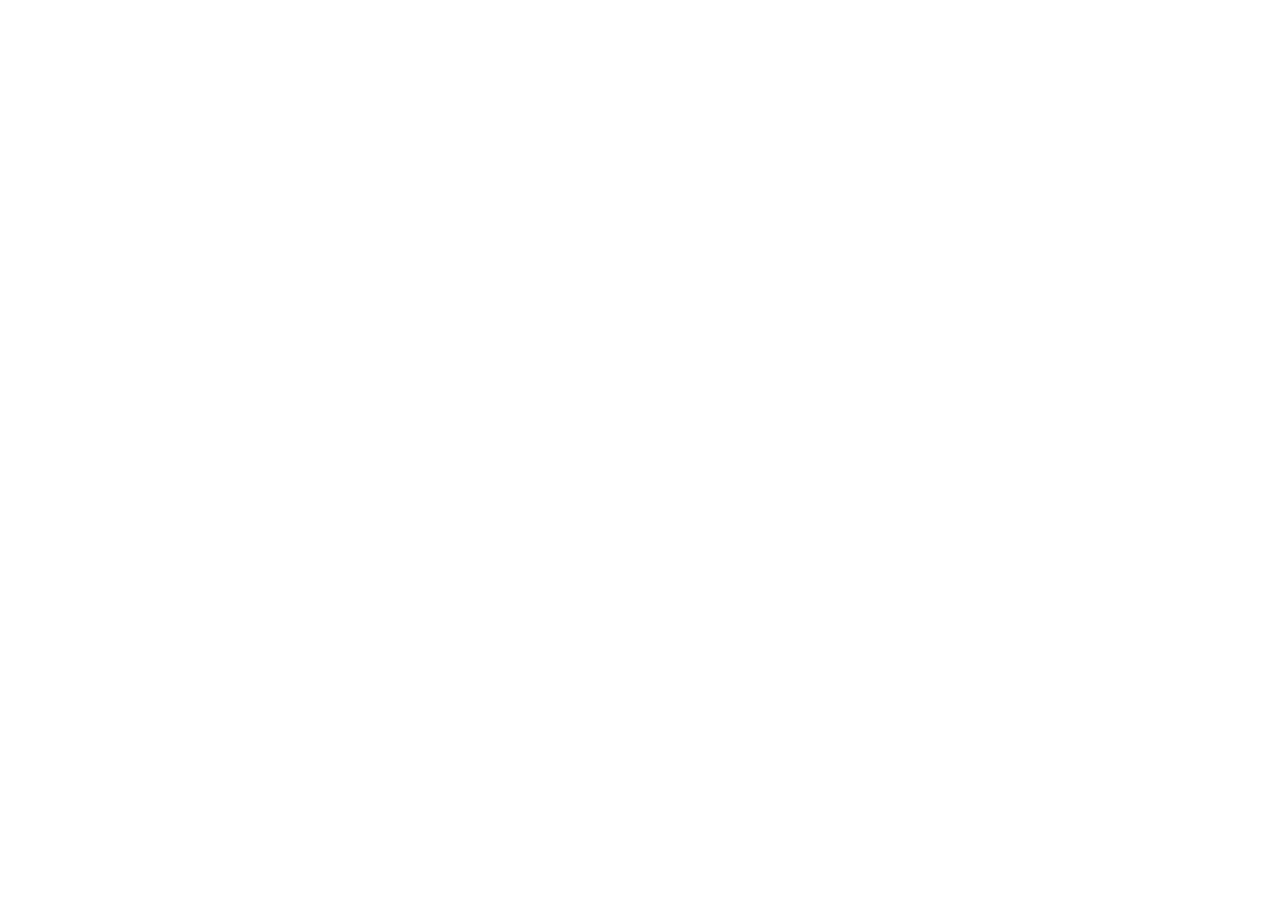
==== commit 5943aa39: "mk/debug" ====
--- a/index.html
+++ b/index.html
@@ -1,8 +1,13 @@
 <!doctype html>
-<html lang="fa" dir="rtl">
+<html lang="fa" dir="rtl" class="preview-locked">
   <head>
     <meta charset="UTF-8" />
     <meta name="viewport" content="width=device-width, initial-scale=1.0" />
+    <style>
+      html.preview-locked body {
+        display: none !important;
+      }
+    </style>
     <script src="assets/js/preview-gate.js"></script>
     <title>بلاگ دنیارو</title>
     <link rel="stylesheet" href="assets/vendor/splide/splide-core.min.css" />
--- a/styles.css
+++ b/styles.css
@@ -1870,6 +1870,7 @@
 @media (max-width: 767px) {
   .blog-grid {
     width: 100%;
+    min-width: 0;
     grid-template-columns: 1fr;
   }
 
@@ -1879,19 +1880,14 @@
   }
 
   .grid-small-group {
-    grid-template-columns: repeat(2, minmax(0, 1fr));
+    width: 100%;
+    grid-template-columns: 1fr;
     grid-template-rows: auto;
   }
 
   .grid-small {
+    width: 100%;
     aspect-ratio: 1;
-  }
-}
-
-/* Small Mobile */
-@media (max-width: 420px) {
-  .grid-small-group {
-    grid-template-columns: 1fr;
   }
 }
 
